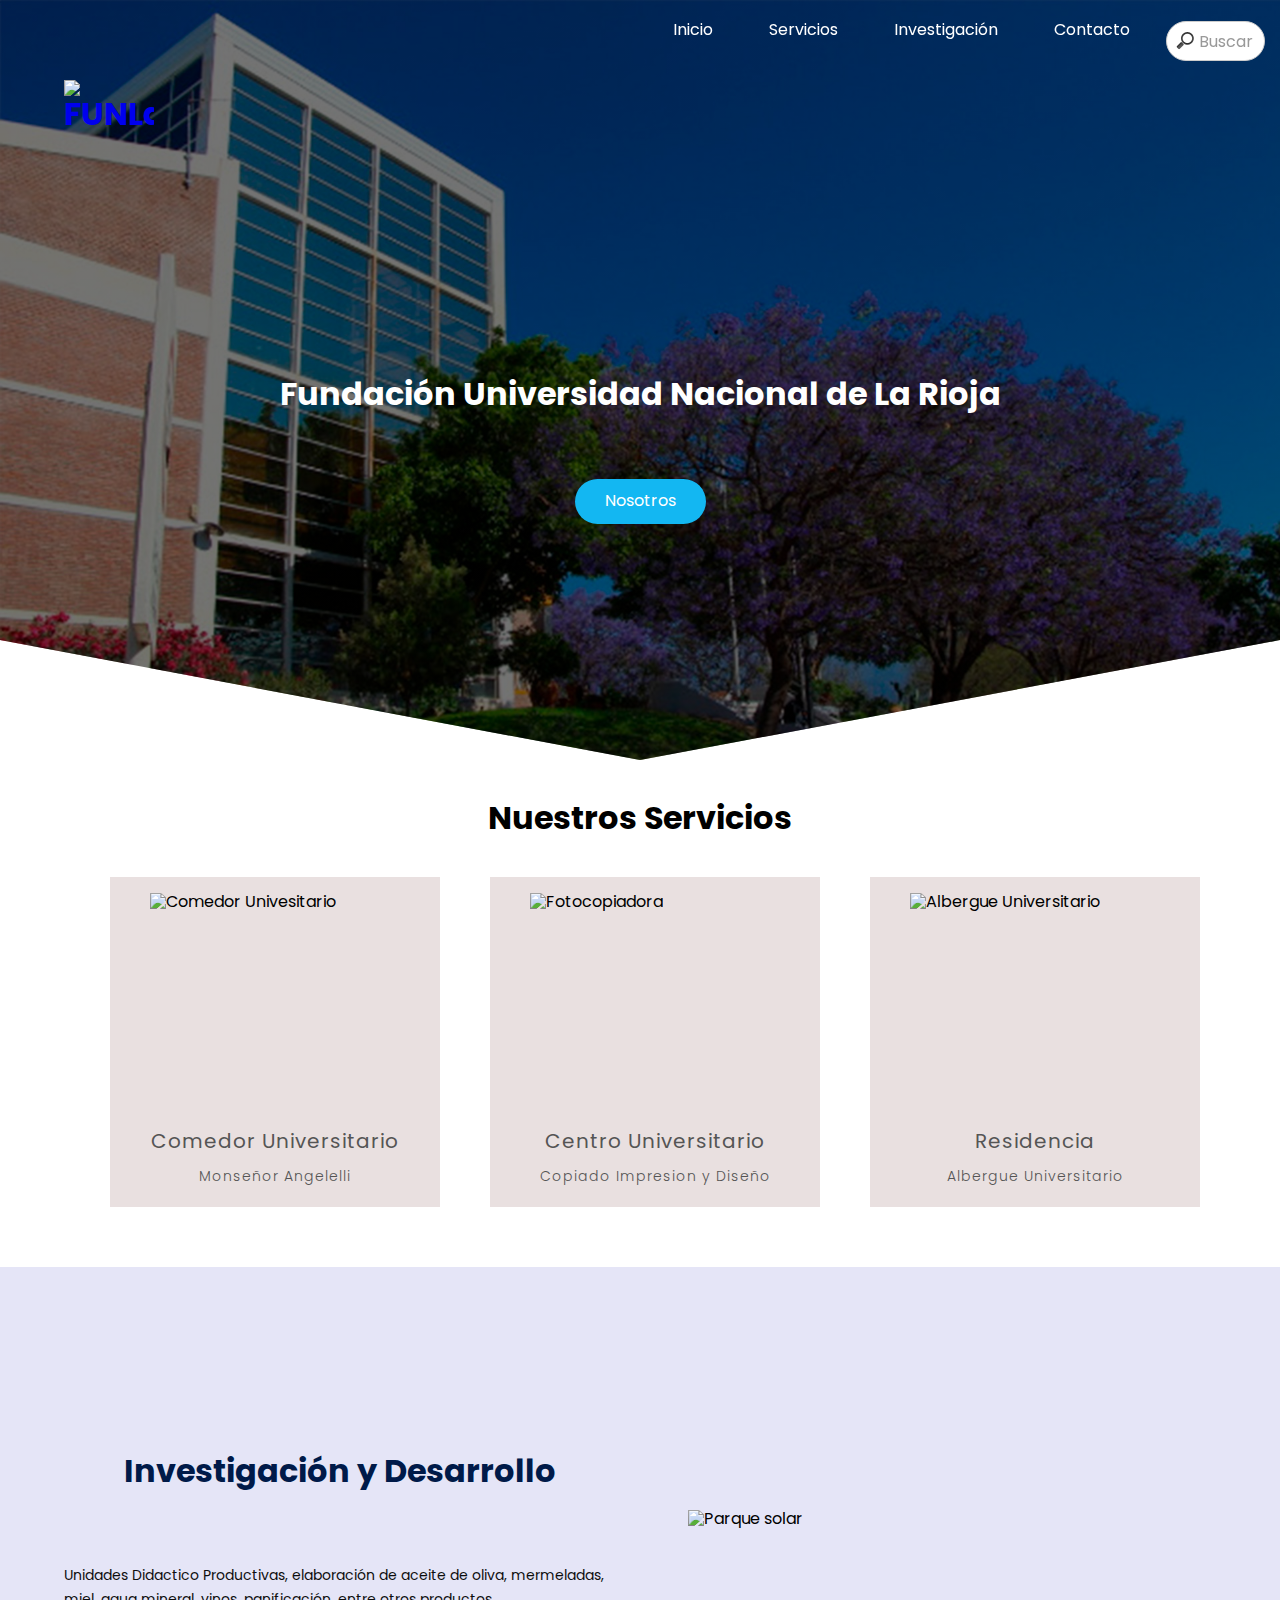
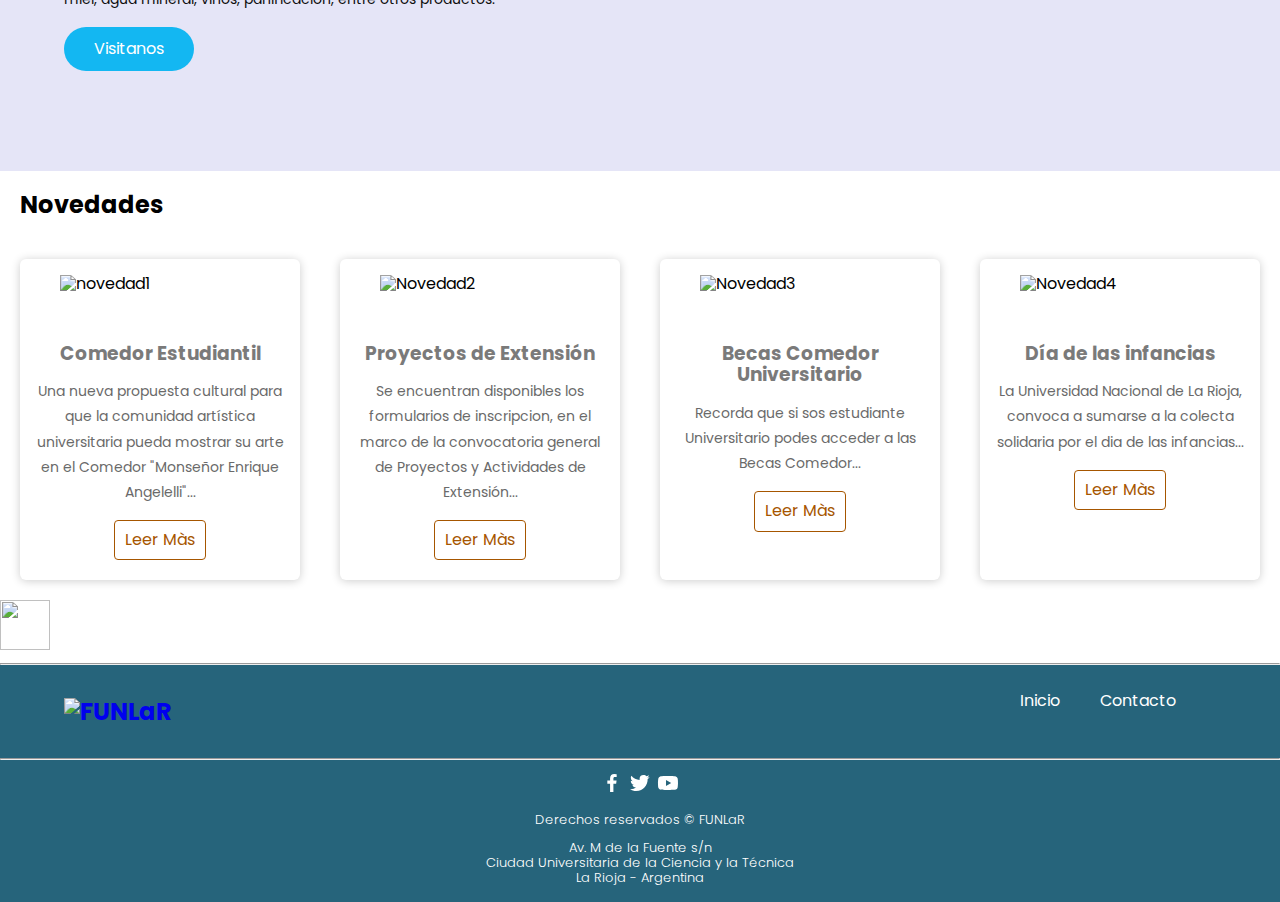
==== index.html @ 272444a2 "vamoooo" ====
<!DOCTYPE html>
<html lang="es">

<head>
    <meta charset="UTF-8">
    <meta http-equiv="X-UA-Compatible" content="IE=edge">
    <meta name="viewport" content="width=device-width, initial-scale=1.0">
    <title>FUNLaR</title>
    <link rel="shortcut icon" href="./images/favicon.png" type="image/x-icon">
    <link rel="stylesheet" href="./css/normalize.css">
    <link rel="stylesheet" href="./css/estilos.css">
    <link rel="stylesheet" href="./css/animate.css">



    <meta name="theme-color" content="#2091F9">

    <meta name="title" content="FUNLaR">
    <meta name="description" content="Fundación Universidad Nacional de La Rioja">
    <meta property="og:type" content="website">
    <meta property="og:url" content="https://btvargas.github.io/">
    <meta property="og:title" content="FUNLaR">
    <meta property="og:description" content="Fundación Universidad Nacional de La Rioja">
    <meta property="og:image" content="https://btvargas.github.io/">
    <meta property="twitter:card" content="summary_large_image">
    <meta property="twitter:url" content="https://btvargas.github.io/">
    <meta property="twitter:title" content="FUNLaR">
    <meta property="twitter:description" content="Fundación Universidad Nacional de La Rioja">
    <meta property="twitter:image" content="">
</head>

<body>

    <header class="hero">


        <nav class="nav container">

            <div class="nav__logo">
                <h1 class="nav__img">
                    <a href="index.html"><img class="wow animate__animated animate__bounceInDown" data-wow-duration="2s" src="../btvargas.github.io/images/logo-funlar.png" alt="FUNLaR" title="FUNLaR" height="90" width="90"></a>
                </h1>

            </div>

            <div class="menu">
                <ul class="nav__link nav__link--menu">

                    <li class="nav__items">
                        <a href="index.html" class="nav__links">Inicio</a>
                    </li>
                    <li class="nav__items">
                        <a href="servicios.html" class="nav__links">Servicios</a>

                    </li>

                    <li class="nav__items">
                        <a href="investigacion.html" class="nav__links">Investigación</a>
                    </li>
                    <li class="nav__items">
                        <a href="contacto.html" class="nav__links">Contacto</a>
                    </li>
                    <li class="nav__items">
                        <form>

                            <input type="search" placeholder="Buscar">
                        </form>

                    </li>


                    <img src="./images/close.svg" class="nav__close" alt="cerrar">
                </ul>


            </div>

            <div class="nav__menu">
                <img src="./images/menu.svg" class="nav__img" alt="menu">
            </div>
        </nav>


        <section class="hero__container container animate__zoomIn">
            <h1 class="hero__title animate__animated animate__fadeInDown">Fundación Universidad Nacional de La Rioja</h1>
            <p class="hero__paragraph"></p>
            <a href="nosotros.html" class="cta">Nosotros</a>
        </section>


    </header>
    <main>
        <section class="hero__container container">
            <h1 class="hero__title">Nuestros Servicios</h1>
        </section>

        <section class="servicios">

            <article class="item">
                <figure class="img">
                    <img src="../btvargas.github.io/images/comedores.jpg" alt="Comedor Univesitario">
                </figure>

                <div class="content">
                    <a href="servicios.html">
                        <h2>Comedor Universitario</h2>
                    </a>
                    <p>Monseñor Angelelli</p>
                </div>

            </article>

            <article class="item">
                <figure class="img">
                    <img src="../btvargas.github.io/images/fotoc.jpg" alt="Fotocopiadora">
                </figure>

                <div class="content">
                    <a href="servicios.html">
                        <h2>Centro Universitario</h2>
                    </a>
                    <p>Copiado Impresion y Diseño</p>
                </div>

            </article>

            <article class="item">
                <figure class="img">
                    <img src="../btvargas.github.io/images/residencia.jpg" alt="Albergue Universitario">
                </figure>

                <div class="content">
                    <a href="servicios.html">
                        <h2>Residencia</h2>
                    </a>
                    <p>Albergue Universitario</p>
                </div>
            </article>
        </section>

        <section class="knowledge">
            <div class="knowledge__container container">
                <div class="knowledege__texts">
                    <h2 class="subtitle">Investigación y Desarrollo</h2>
                    <p class="knowledge__paragraph">Unidades Didactico Productivas, elaboración de aceite de oliva, mermeladas, miel, agua mineral, vinos, panificación, entre otros productos. </p>
                    <a href="investigacion.html" class="cta">Visitanos</a>
                </div>

                <figure class="knowledge__picture">
                    <img src="../btvargas.github.io/images/Solar.jpg" class="knowledge__img" alt="Parque solar">
                </figure>
            </div>
        </section>

        <section class="cards">

            <div class="title-cards">
                <h2>Novedades</h2>
            </div>

            <div class="container-card">

                <div class="card">

                    <figure>
                        <img src="../btvargas.github.io/images/novedad1.jpg" alt="novedad1">
                    </figure>

                    <div class="contenido-card">
                        <h3>Comedor Estudiantil</h3>
                        <p>Una nueva propuesta cultural para que la comunidad artística universitaria pueda mostrar su arte en el Comedor "Monseñor Enrique Angelelli"...</p>
                        <a href="#">Leer Màs</a>
                    </div>
                </div>

                <div class="card">

                    <figure>
                        <img src="../btvargas.github.io/images/novedad2.jpg" alt="Novedad2">
                    </figure>

                    <div class="contenido-card">
                        <h3>Proyectos de Extensión</h3>
                        <p>Se encuentran disponibles los formularios de inscripcion, en el marco de la convocatoria general de Proyectos y Actividades de Extensión...</p>
                        <a href="#">Leer Màs</a>
                    </div>
                </div>

                <div class="card">

                    <figure>
                        <img src="../btvargas.github.io/images/comedor-becas.jpg" alt="Novedad3">
                    </figure>

                    <div class="contenido-card">
                        <h3>Becas Comedor Universitario</h3>
                        <p>Recorda que si sos estudiante Universitario podes acceder a las Becas Comedor...</p>
                        <a href="#">Leer Màs</a>
                    </div>
                </div>

                <div class="card">

                    <figure>
                        <img src="../btvargas.github.io/images/infancias.jpg" alt="Novedad4">
                    </figure>
                    <div class="contenido-card">
                        <h3>Día de las infancias</h3>
                        <p>La Universidad Nacional de La Rioja, convoca a sumarse a la colecta solidaria por el dia de las infancias...</p>
                        <a href="#">Leer Màs</a>
                    </div>
                </div>
            </div>

        </section>

    </main>

    <div class="fab">
        <a href="https://wa.me/34555005500/?text=tu%20texto%20personalizado" target="_blank">
            <img src="../btvargas.github.io/images/logo-wasap.png" width="50" height="50"></a>
    </div>

    <footer class="footer">
        <hr>

        <section class="footer__container container">

            <div class="footer__imagen">
                <h2>
                    <a href="index.html"><img src="../btvargas.github.io/images/logo-funlar.png" alt="FUNLaR" title="FUNLaR" height="60" width="60"></a>
                </h2>
            </div>
            <nav class="nav nav--footer">

                <ul class="nav__link--footer">
                    <li class="nav__items">
                        <a href="#" class="nav__links">Inicio</a>
                    </li>

                    <li class="nav__items">
                        <a href="contacto.html" class="nav__links">Contacto</a>
                    </li>

                </ul>

            </nav>


        </section>
        <hr>
        <section class="footer__copy container">

            <div class="footer__social">

                <a href="https://www.facebook.com/funlaroficial" target="_blank" class="footer__icons"><img src="./images/facebook.svg" class="footer__img" target="_blank" alt="Facebook"></a>
                <a href="#" class="footer__icons"><img src="./images/twitter.svg" class="footer__img" alt="Twitter"></a>
                <a href="#" class="footer__icons"><img src="./images/youtube.svg" class="footer__img" alt="youtube"></a>
                <h3 class="footer__copyright">Derechos reservados &copy; FUNLaR</h3>
            </div>

            <h3 class="footer__copyright">Av. M de la Fuente s/n<br>Ciudad Universitaria de la Ciencia y la Técnica<br> La Rioja - Argentina

            </h3>
        </section>
        <button class="btn"></button>
    </footer>

    <script src="./js/stop.js"></script>
    <script src="./js/menu-scroll.js"></script>
    <script src="./js/menu.js"></script>
    <script src="./js/wow.min.js"></script>
    <script>
        new WOW().init();
    </script>

</body>

</html>
---- css/estilos.css ----
@import url('https://fonts.googleapis.com/css2?family=Poppins:wght@300;400;600;700&display=swap');
 :root {
    --padding-container: 100px 0;
    --color-title: #001A49;
}

body {
    font-family: 'Poppins', sans-serif;
}

.container {
    width: 90%;
    max-width: 1200px;
    margin: 0 auto;
    overflow: hidden;
    padding: var(--padding-container);
}

.nav__img a {
    display: flex;
    gap: 5em;
    position: absolute;
    margin-top: 30px;
}

.hero {
    width: 100%;
    height: 100vh;
    min-height: 600px;
    max-height: 800px;
    position: relative;
    display: grid;
    grid-template-rows: 100px 1fr;
    color: #fff;
}

.hero::before {
    content: "";
    position: absolute;
    top: 0;
    left: 0;
    width: 100%;
    height: 100%;
    background-image: linear-gradient(180deg, #0000008c 0%, #0000008c 100%), url('../images/fondo.jpg');
    background-size: cover;
    clip-path: polygon(0 0, 100% 0, 100% 80%, 50% 95%, 0 80%);
    z-index: -1;
}


/* Nav */

.nav {
    --padding-container: 0;
    height: 100%;
    display: flex;
    align-items: center;
}

.nav__title {
    font-weight: 300;
}

.nav__link {
    margin-left: auto;
    padding: 5px;
    display: grid;
    grid-auto-flow: column;
    grid-auto-columns: max-content;
    gap: 1em;
}

.menu {
    position: fixed;
    width: 100%;
    left: 0;
    top: 0%;
    display: flex;
    overflow: hidden;
    z-index: 100;
}

.menu.sticky {
    background: linear-gradient(45deg, hwb(158 62% 20% / 0.97) 0%, #1f5f76 100%);
}

.nav__items {
    list-style: none;
}

.nav__links {
    color: #fff;
    text-decoration: none;
    padding: 20px;
}

.nav__menu {
    margin-left: auto;
    cursor: pointer;
    display: none;
}

.nav__img {
    display: block;
    width: 30px;
}

.nav__close {
    display: var(--show, none);
}


/*Buscador*/

input {
    margin-top: 0;
    margin-right: 10px;
}

input {
    outline: none;
}

input[type=search] {
    box-sizing: content-box;
    -webkit-appearance: textfield;
    font-family: inherit;
    font-size: 100%;
}

input::-webkit-search-decoration,
input::-webkit-search-cancel-button {
    display: none;
}

input[type=search] {
    background: #fff url("../images/search-icon.png") no-repeat 9px center;
    border: solid 1px #ccc;
    padding: 9px 10px 9px 32px;
    width: 55px;
    -webkit-border-radius: 10em;
    -moz-border-radius: 10em;
    border-radius: 10em;
    -webkit-transition: all .5s;
    -moz-transition: all .5s;
    transition: all .5s;
}

input[type=search]:focus {
    width: 130px;
    background-color: #fff;
    border-color: #6dcff6;
    -webkit-box-shadow: 0 0 5px rgba(109, 207, 246, .5);
    -moz-box-shadow: 0 0 5px rgba(109, 207, 246, .5);
    box-shadow: 0 0 5px rgba(109, 207, 246, .5);
}


/* placeholder */

input:-moz-placeholder {
    color: #999;
}

input::-webkit-input-placeholder {
    color: #999;
}


/*botonstop*/

.btn {
    display: none;
    cursor: pointer;
    position: fixed;
    bottom: 20px;
    right: 30px;
    z-index: 99;
    width: 110px;
    height: 60px;
    border-radius: 50%;
    background-image: url("../images/up.svg");
    background-color: transparent;
    border: none;
}


/* contenedor principal */

.hero__container {
    max-width: 800px;
    --padding-container: 0;
    display: grid;
    grid-auto-rows: max-content;
    align-content: center;
    gap: 1em;
    text-align: center;
}

.hero__title {
    font-size: 2rem;
}

.hero__paragraph {
    margin-bottom: 20px;
}

.cta {
    display: inline-block;
    background-color: #13B7F2;
    justify-self: center;
    color: #fff;
    text-decoration: none;
    padding: 13px 30px;
    border-radius: 32px;
}


/* contenedor Primera seccion */

.servicios {
    width: 100%;
    display: flex;
    justify-content: center;
    align-items: center;
    flex-wrap: wrap;
}

.item {
    position: relative;
    display: flex;
    width: 300px;
    height: 300px;
    margin: 40px;
}

.item .img {
    position: absolute;
    top: 0;
    left: 0;
    width: 100%;
    height: 100%;
    z-index: 1;
    transition: all .5s;
}

.item .img img {
    width: 100%;
    height: 100%;
    object-fit: cover;
}

.item:hover .img {
    transform: translate(-35px, -35px);
}

.content {
    position: absolute;
    display: flex;
    align-items: center;
    flex-direction: column;
    justify-content: flex-end;
    top: 0;
    left: 0;
    width: 100%;
    height: 100%;
    background-color: rgb(233, 224, 224);
    padding: 15px;
    transition: all .5s;
}

.content h2,
.content p {
    line-height: 4px;
    letter-spacing: 1px;
}

.content h2 {
    font-size: 20px;
    font-weight: 400;
    color: #555;
}

.content p {
    font-size: 14px;
    font-weight: 300;
    color: #555;
}

.item:hover .content {
    transform: translate(35px, 35px);
}


/* Knowledge */

.knowledge {
    background-color: #e5e5f7;
    background-image: radial-gradient(#444cf7 0.5px, transparent 0.5px), radial-gradient(#444cf7 0.5px, #e5e5f7 0.5px);
    background-size: 20px 20px;
    background-position: 0 0, 10px 10px;
    overflow: hidden;
    margin-top: 50px;
}

.knowledge__container {
    display: grid;
    grid-template-columns: 1fr 1fr;
    gap: 1em;
    align-items: center;
}

.knowledge__picture {
    max-width: 500px;
}

.knowledge__paragraph {
    line-height: 1.7;
    margin-bottom: 15px;
}

.knowledge__img {
    width: 100%;
    display: block;
}


/* contenedor segunda seccion columnas*/

.container-card {
    width: 100%;
    display: flex;
    margin: auto;
}

.card {
    width: 100%;
    margin: 20px;
    border-radius: 6px;
    overflow: hidden;
    background: #fff;
    box-shadow: 0px 1px 10px rgba(0, 0, 0, 0.2);
    transition: all 400ms ease-out;
    cursor: default;
}

.title-cards {
    margin-left: 20px;
}

.card:hover {
    box-shadow: 5px 5px 20px rgba(0, 0, 0, 0.4);
    transform: translateY(-3%);
}

.card img {
    width: 100%;
    height: auto;
}

.card .contenido-card {
    padding: 15px;
    text-align: center;
}

.card .contenido-card h3 {
    margin-bottom: 15px;
    color: #7a7a7a;
}

.card .contenido-card p {
    line-height: 1.8;
    color: #6a6a6a;
    font-size: 14px;
    margin-bottom: 5px;
}

.card .contenido-card a {
    display: inline-block;
    padding: 10px;
    margin-top: 10px;
    text-decoration: none;
    color: #A65600;
    border: 1px solid #A65600;
    border-radius: 4px;
    transition: all 400ms ease;
    margin-bottom: 5px;
}

.card .contenido-card a:hover {
    background: #26647B;
    color: #fff;
}

hr {
    width: auto;
    height: 0.1px;
    background-color: #F28713;
}


/* Footer */

.footer {
    background-color: #26647B;
    --padding-container: 5px 0;
}

.footer__title {
    font-weight: 300;
}

.footer__container {
    display: flex;
    justify-content: space-between;
    align-items: center;
}

.nav--footer {
    padding-bottom: 20px;
    display: grid;
    gap: 1em;
    grid-auto-flow: row;
    height: 100%;
}

.nav__link--footer {
    display: flex;
    margin: 0;
    margin-right: 20px;
    flex-wrap: wrap;
}

.footer__inputs {
    margin-top: 10px;
    display: flex;
    overflow: hidden;
}

.footer__input {
    background-color: #fff;
    height: 50px;
    display: block;
    padding-left: 10px;
    border-radius: 6px;
    font-size: 1rem;
    outline: none;
    border: none;
    margin-right: 16px;
}

.footer__submit {
    margin-left: auto;
    display: inline-block;
    height: 50px;
    padding: 0 20px;
    background-color: #2091F9;
    border: none;
    font-size: 1rem;
    color: #fff;
    border-radius: 6px;
    cursor: pointer;
}

.footer__copy {
    --padding-container: 3px 0;
    text-align: center;
    color: #fff;
}

.footer__copyright {
    font-weight: 300;
    font-size: small;
}

.footer__icons {
    margin-bottom: 10px;
}


/* Media queries */

@media only screen and (min-width:320px) and (max-width:768px) {
    .nav__menu {
        display: block;
    }
    .nav__link--menu {
        position: fixed;
        background: linear-gradient(45deg, hwb(158 62% 20% / 0.97) 0%, #1f5f76 100%);
        top: 0;
        left: 0;
        height: 100%;
        width: 100%;
        display: flex;
        flex-direction: column;
        justify-content: space-evenly;
        align-items: center;
        z-index: 100;
        opacity: 0;
        pointer-events: none;
        transition: .7s opacity;
    }
    .nav__link--show {
        --show: block;
        opacity: 1;
        pointer-events: unset;
    }
    .nav__close {
        position: absolute;
        top: 30px;
        right: 30px;
        width: 30px;
        cursor: pointer;
    }
    .hero__title {
        font-size: 2.5rem;
    }
    .item:hover .img {
        transform: translate(0, -35px);
    }
    .item:hover .content {
        transform: translate(0, 35px);
    }
    .footer__container {
        flex-wrap: wrap;
    }
    .nav--footer {
        width: 100%;
        justify-items: center;
    }
    .nav__link--footer {
        width: 100%;
        justify-content: space-evenly;
        margin: 0;
    }
    .footer__form {
        width: 100%;
        justify-content: space-evenly;
    }
    .footer__input {
        flex: 1;
    }
    .knowledge__container {
        grid-template-columns: 1fr;
        grid-template-rows: max-content 1fr;
        gap: 3em;
        text-align: center;
    }
    .knowledge__picture {
        grid-row: 1/2;
        justify-self: center;
    }
    .container-card {
        flex-wrap: wrap;
    }
    .card {
        margin: 15px;
    }
    .hero__title {
        font-size: 2rem;
    }
    .hero__paragraph {
        font-size: 1rem;
    }
    .subtitle {
        font-size: 1.8rem;
    }
    .nav--footer {
        padding-bottom: 0px;
    }
    .nav__link--footer {
        justify-content: space-between;
    }
    .footer__inputs {
        flex-wrap: wrap;
    }
    .footer__input {
        flex-basis: 100%;
        margin: 0;
        margin-bottom: 16px;
    }
    .footer__submit {
        margin-right: auto;
        margin-left: 0;
    }
    .footer__imagen {
        margin-left: 42%;
    }
    .img__organigrama {
        width: 50%;
    }
    .organigrama img {
        width: 50%;
    }
}


/*Estilos Nosotros*/

.hero__nosotros {
    width: 100%;
    max-height: 800px;
    display: grid;
    grid-template-rows: 100px 1fr;
    color: #fff;
}

.hero__nosotros::before {
    content: "";
    position: absolute;
    top: 0;
    left: 0;
    width: 100%;
    height: 40%;
    background-image: linear-gradient(180deg, #0000008c 0%, #0000008c 100%), url('../images/fondo.jpg');
    background-size: cover;
    clip-path: polygon(0 0, 100% 0, 100% 80%, 50% 95%, 0 80%);
    z-index: -1;
}


/* About */

.about {
    text-align: center;
}

.subtitle {
    color: var(--color-title);
    font-size: 2rem;
    margin-bottom: 0;
    padding: 60px;
}

.about__paragraph {
    line-height: 1.7;
}

.about__main {
    padding-top: 10px;
    display: grid;
    width: 90%;
    margin: 0 auto;
    gap: 1em;
    overflow: hidden;
    grid-template-columns: repeat(auto-fit, minmax(260px, auto));
}

.about__icons {
    display: grid;
    gap: 1em;
    justify-items: center;
    width: 260px;
    overflow: hidden;
    margin: 0 auto;
}

.about__icon {
    width: 40px;
}

.organigrama {
    width: 100%;
    text-align: center;
}

.organigrama img {
    width: 100%;
}


/*servicios*/

.knowledge__servicios {
    background-color: #2ec7ff1b;
    /*background-image: radial-gradient(#F28713 -7.5px, transparent -21.5px), radial-gradient(#2EC7FF 0.5px, #f28713 1.5px);*/
    background-size: 20px 20px;
    background-position: 0 0, 10px 10px;
    overflow: hidden;
    margin-top: 0;
}

.knowledge__servicios__container {
    display: grid;
    grid-template-columns: 1fr 1fr;
    gap: 1em;
    align-items: center;
}

.knowledge__servicios__picture {
    max-width: 500px;
}

.knowledge__servicios__paragraph {
    line-height: 1.7;
    margin-bottom: 15px;
}

.knowledge__servicios__img {
    width: 100%;
    display: block;
}

@media only screen and (min-width:320px) and (max-width:768px) {
    .nav__menu {
        display: block;
    }
    .knowledge__servicios__container {
        grid-template-columns: 1fr;
        grid-template-rows: max-content 1fr;
        gap: 3em;
        text-align: center;
    }
    .knowledge__servicios__picture {
        grid-row: 1/2;
        justify-self: center;
    }
}


/*Contacto*/

.contact_form {
    width: 460px;
    height: auto;
    margin: 80px auto;
    border-radius: 10px;
    padding-top: 30px;
    padding-bottom: 20px;
    background-color: #fbfbfb;
    padding-left: 30px;
}

input {
    background-color: #fbfbfb;
    width: 408px;
    height: 20px;
    border-radius: 5px;
    border-style: solid;
    border-width: 1px;
    border-color: #A65600;
    margin-top: 0;
    padding-left: 10px;
}

textarea {
    background-color: #fbfbfb;
    width: 405px;
    height: 150px;
    border-radius: 5px;
    border-style: solid;
    border-width: 1px;
    border-color: #A65600;
    margin-top: 10px;
    padding-left: 10px;
    margin-bottom: 20px;
    padding-top: 15px;
}

label {
    display: block;
   
}

button {
    height: 45px;
    padding-left: 5px;
    padding-right: 5px;
    margin-bottom: 20px;
    margin-top: 10px;
    text-transform: uppercase;
    background-color: #13B7F2;
    border-color: transparent;
    border-style: solid;
    border-radius: 10px;
    width: 420px;
    cursor: pointer;
}

button p {
    color: #fff;
}

span {
    color: #A65600;
}

.aviso {
    font-size: 13px;
    color: #0e0e0e;
}

p {
    font-size: 14px;
    color: #0e0e0e;
}

::-webkit-input-placeholder {
    color: #a8a8a8;
}

::-webkit-textarea-placeholder {
    color: #a8a8a8;
}

.formulario input:focus {
    outline: 0;
    border: 1px solid #F28713;
}

.formulario textarea:focus {
    outline: 0;
    border: 1px solid #F28713;
}
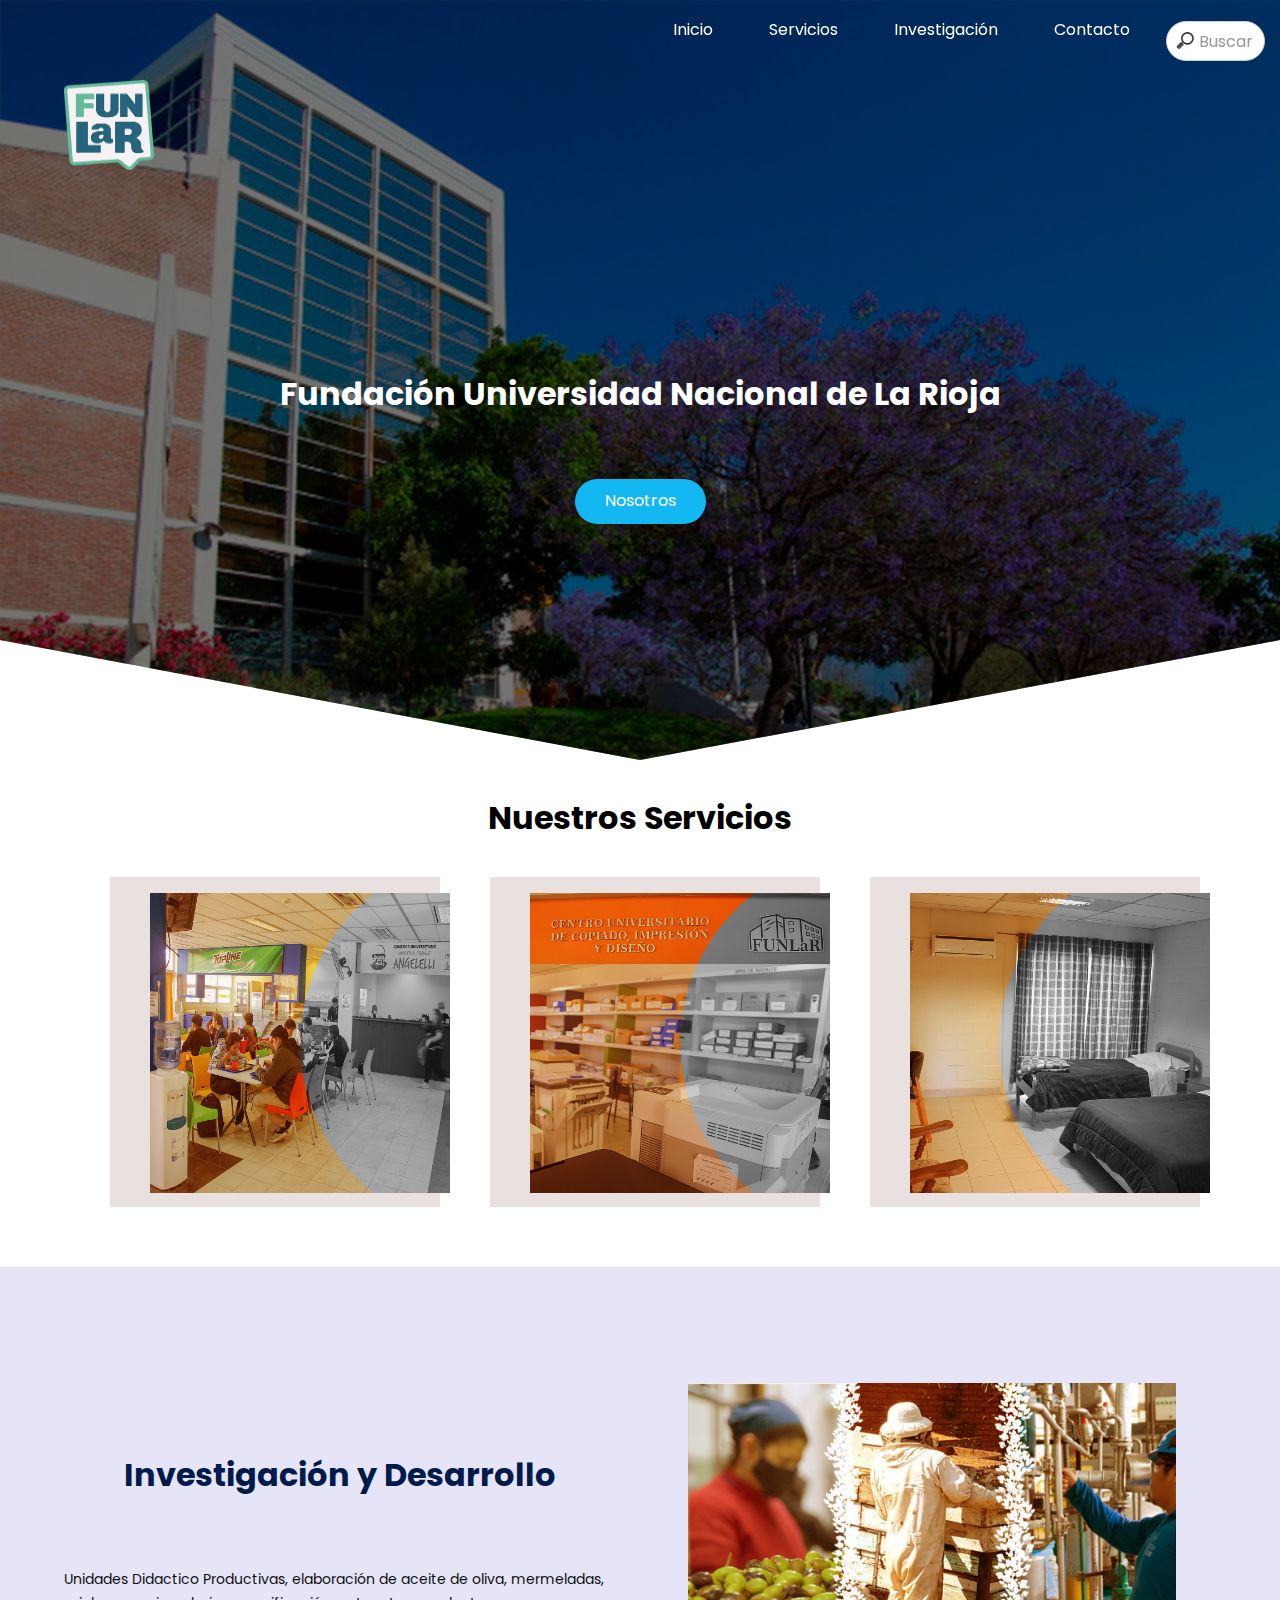
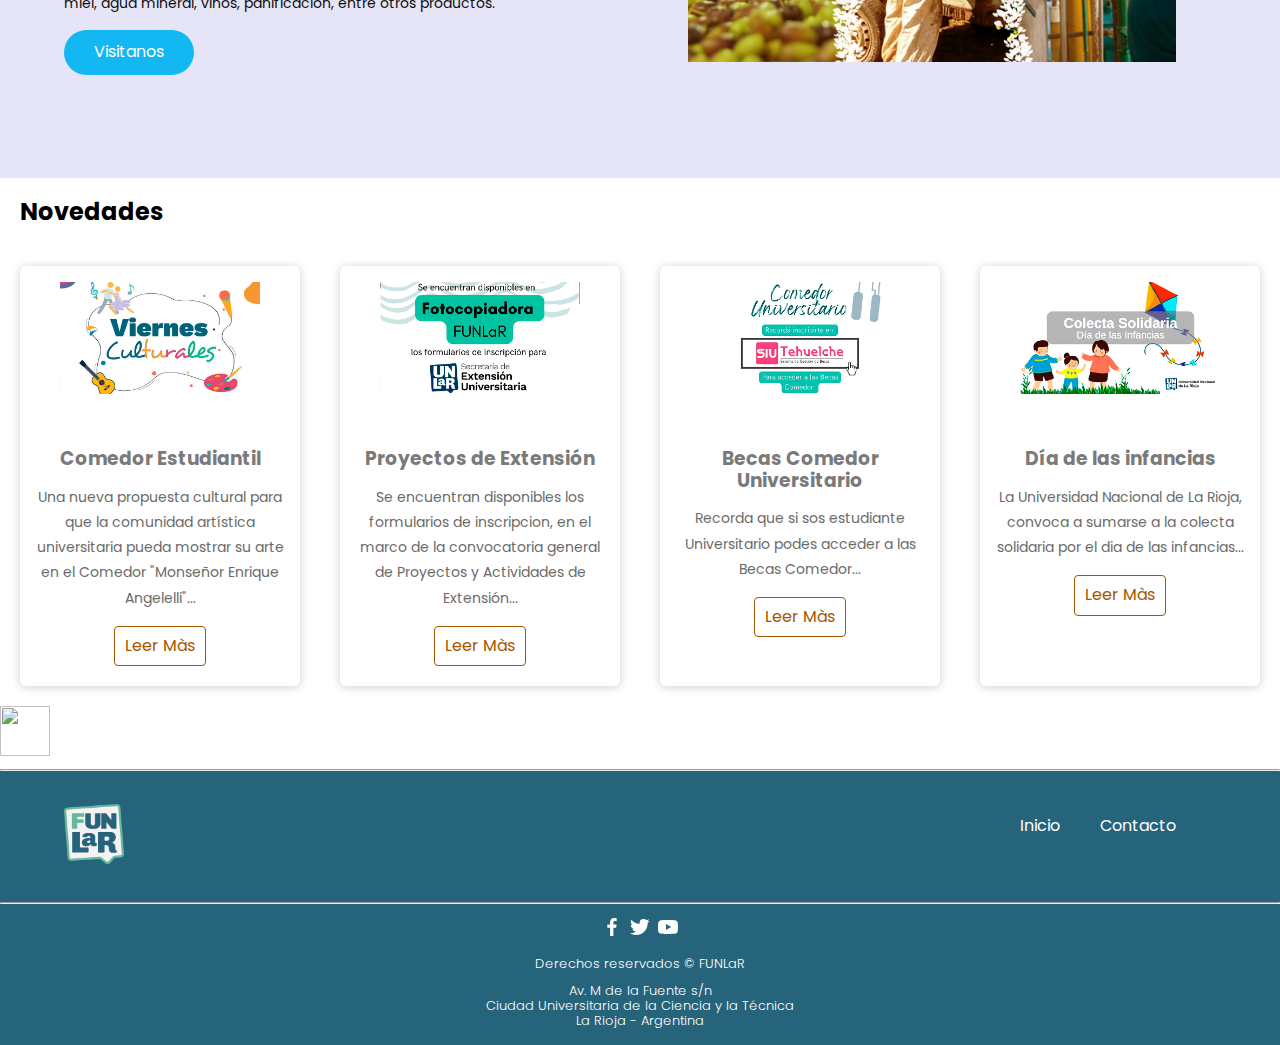
==== commit b136a0c9: "vamo" ====
--- a/index.html
+++ b/index.html
@@ -38,7 +38,7 @@
 
             <div class="nav__logo">
                 <h1 class="nav__img">
-                    <a href="index.html"><img class="wow animate__animated animate__bounceInDown" data-wow-duration="2s" src="../btvargas.github.io/images/logo-funlar.png" alt="FUNLaR" title="FUNLaR" height="90" width="90"></a>
+                    <a href="index.html"><img class="wow animate__animated animate__bounceInDown" data-wow-duration="2s" src="..//images/logo-funlar.png" alt="FUNLaR" title="FUNLaR" height="90" width="90"></a>
                 </h1>
 
             </div>
@@ -98,7 +98,7 @@
 
             <article class="item">
                 <figure class="img">
-                    <img src="../btvargas.github.io/images/comedores.jpg" alt="Comedor Univesitario">
+                    <img src="..//images/comedores.jpg" alt="Comedor Univesitario">
                 </figure>
 
                 <div class="content">
@@ -112,7 +112,7 @@
 
             <article class="item">
                 <figure class="img">
-                    <img src="../btvargas.github.io/images/fotoc.jpg" alt="Fotocopiadora">
+                    <img src="..//images/fotoc.jpg" alt="Fotocopiadora">
                 </figure>
 
                 <div class="content">
@@ -126,7 +126,7 @@
 
             <article class="item">
                 <figure class="img">
-                    <img src="../btvargas.github.io/images/residencia.jpg" alt="Albergue Universitario">
+                    <img src="..//images/residencia.jpg" alt="Albergue Universitario">
                 </figure>
 
                 <div class="content">
@@ -147,7 +147,7 @@
                 </div>
 
                 <figure class="knowledge__picture">
-                    <img src="../btvargas.github.io/images/Solar.jpg" class="knowledge__img" alt="Parque solar">
+                    <img src="..//images/Solar.jpg" class="knowledge__img" alt="Parque solar">
                 </figure>
             </div>
         </section>
@@ -163,7 +163,7 @@
                 <div class="card">
 
                     <figure>
-                        <img src="../btvargas.github.io/images/novedad1.jpg" alt="novedad1">
+                        <img src="..//images/novedad1.jpg" alt="novedad1">
                     </figure>
 
                     <div class="contenido-card">
@@ -176,7 +176,7 @@
                 <div class="card">
 
                     <figure>
-                        <img src="../btvargas.github.io/images/novedad2.jpg" alt="Novedad2">
+                        <img src="..//images/novedad2.jpg" alt="Novedad2">
                     </figure>
 
                     <div class="contenido-card">
@@ -189,7 +189,7 @@
                 <div class="card">
 
                     <figure>
-                        <img src="../btvargas.github.io/images/comedor-becas.jpg" alt="Novedad3">
+                        <img src="..//images/comedor-becas.jpg" alt="Novedad3">
                     </figure>
 
                     <div class="contenido-card">
@@ -202,7 +202,7 @@
                 <div class="card">
 
                     <figure>
-                        <img src="../btvargas.github.io/images/infancias.jpg" alt="Novedad4">
+                        <img src="..//images/infancias.jpg" alt="Novedad4">
                     </figure>
                     <div class="contenido-card">
                         <h3>Día de las infancias</h3>
@@ -218,7 +218,7 @@
 
     <div class="fab">
         <a href="https://wa.me/34555005500/?text=tu%20texto%20personalizado" target="_blank">
-            <img src="../btvargas.github.io/images/logo-wasap.png" width="50" height="50"></a>
+            <img src="..//images/logo-wasap.png" width="50" height="50"></a>
     </div>
 
     <footer class="footer">
@@ -228,7 +228,7 @@
 
             <div class="footer__imagen">
                 <h2>
-                    <a href="index.html"><img src="../btvargas.github.io/images/logo-funlar.png" alt="FUNLaR" title="FUNLaR" height="60" width="60"></a>
+                    <a href="index.html"><img src="..//images/logo-funlar.png" alt="FUNLaR" title="FUNLaR" height="60" width="60"></a>
                 </h2>
             </div>
             <nav class="nav nav--footer">
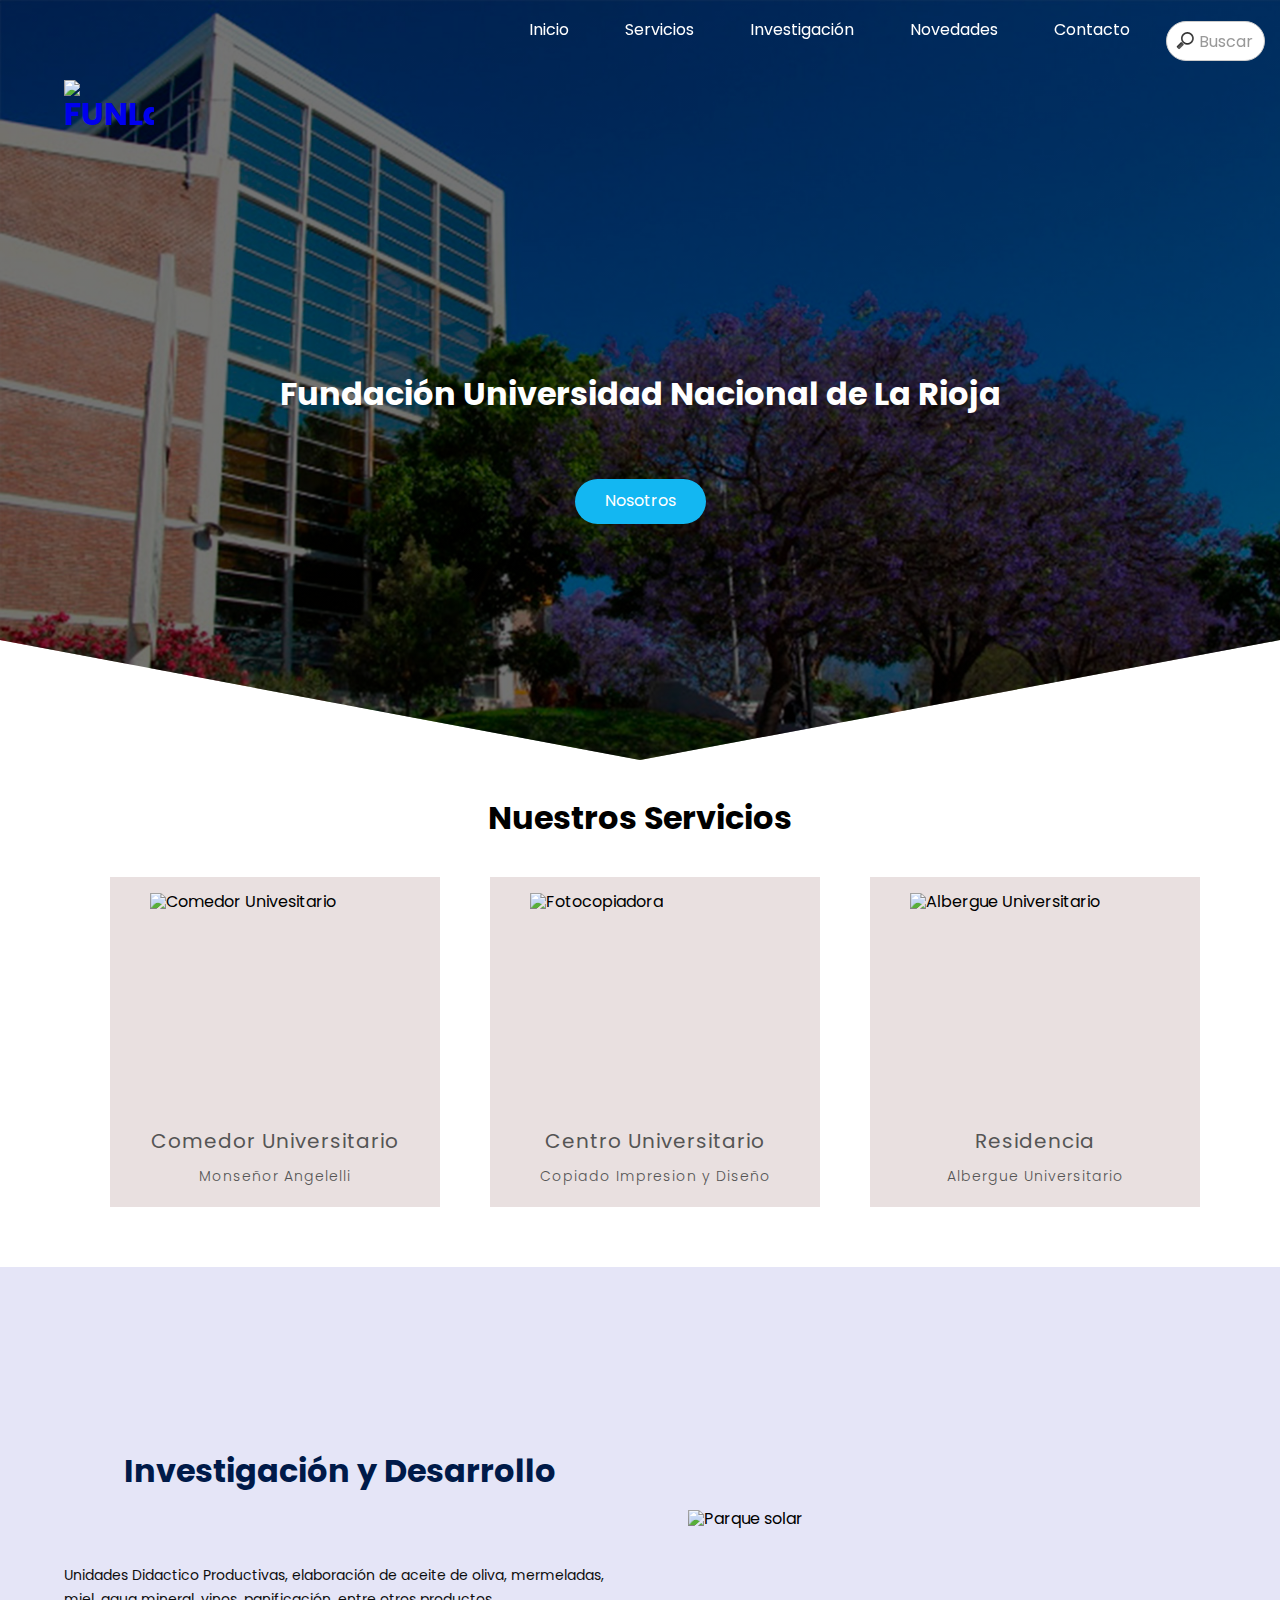
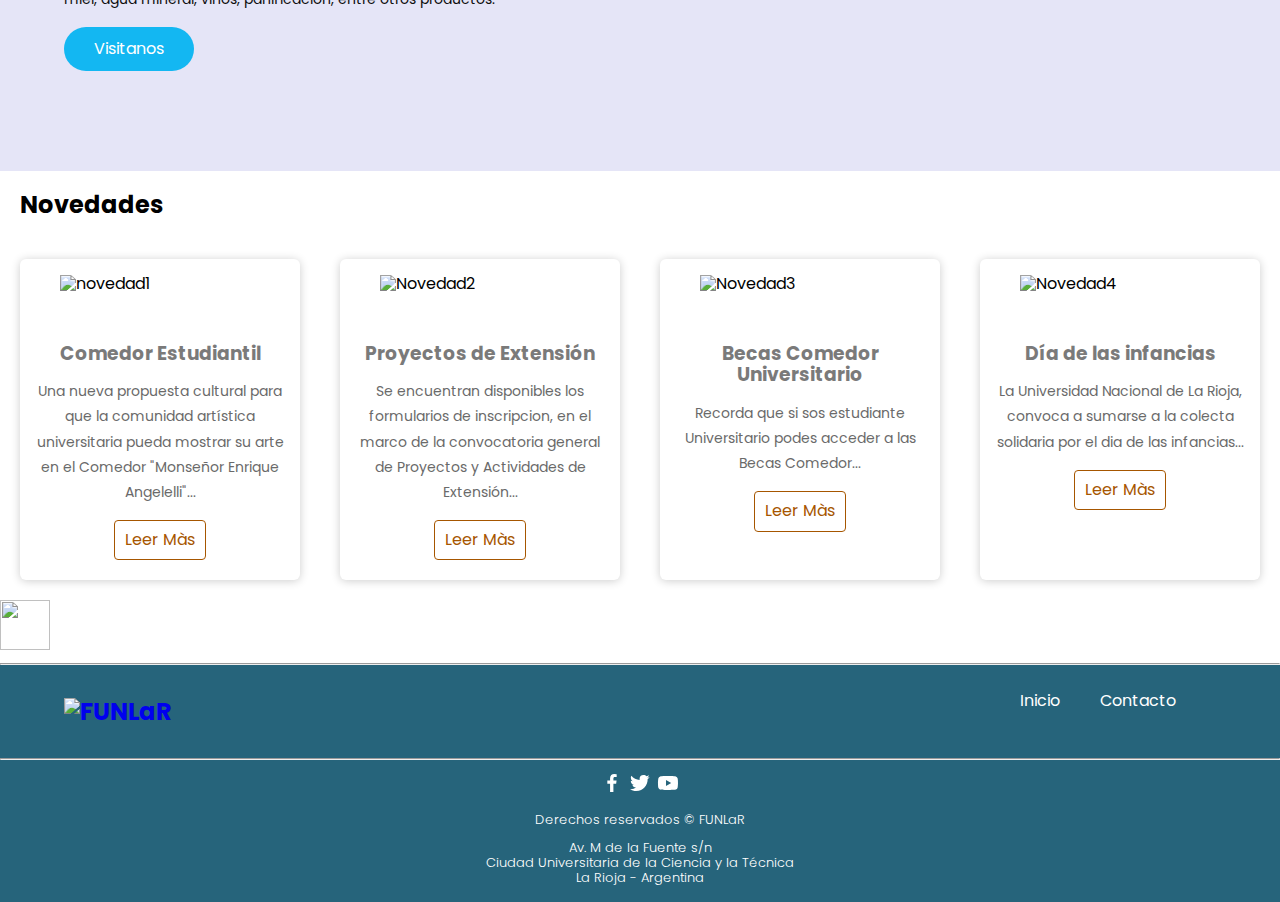
==== commit 753de3c6: "30 ya" ====
--- a/index.html
+++ b/index.html
@@ -15,13 +15,19 @@
 
     <meta name="theme-color" content="#2091F9">
 
+    <!-- Primary Meta Tags -->
+
     <meta name="title" content="FUNLaR">
     <meta name="description" content="Fundación Universidad Nacional de La Rioja">
+
+    <!-- Open Graph / Facebook -->
     <meta property="og:type" content="website">
     <meta property="og:url" content="https://btvargas.github.io/">
     <meta property="og:title" content="FUNLaR">
     <meta property="og:description" content="Fundación Universidad Nacional de La Rioja">
     <meta property="og:image" content="https://btvargas.github.io/">
+
+    <!-- Twitter -->
     <meta property="twitter:card" content="summary_large_image">
     <meta property="twitter:url" content="https://btvargas.github.io/">
     <meta property="twitter:title" content="FUNLaR">
@@ -38,7 +44,7 @@
 
             <div class="nav__logo">
                 <h1 class="nav__img">
-                    <a href="index.html"><img class="wow animate__animated animate__bounceInDown" data-wow-duration="2s" src="..//images/logo-funlar.png" alt="FUNLaR" title="FUNLaR" height="90" width="90"></a>
+                    <a href="index.html"><img class="wow animate__animated animate__bounceInDown" data-wow-duration="2s" src="../btvargas.github.io/images/logo-funlar.png" alt="FUNLaR" title="FUNLaR" height="90" width="90"></a>
                 </h1>
 
             </div>
@@ -56,6 +62,9 @@
 
                     <li class="nav__items">
                         <a href="investigacion.html" class="nav__links">Investigación</a>
+                    </li>
+                    <li class="nav__items">
+                        <a href="novedades.html" class="nav__links">Novedades</a>
                     </li>
                     <li class="nav__items">
                         <a href="contacto.html" class="nav__links">Contacto</a>
@@ -98,7 +107,7 @@
 
             <article class="item">
                 <figure class="img">
-                    <img src="..//images/comedores.jpg" alt="Comedor Univesitario">
+                    <img src="../btvargas.github.io/images/comedores.jpg" alt="Comedor Univesitario">
                 </figure>
 
                 <div class="content">
@@ -112,7 +121,7 @@
 
             <article class="item">
                 <figure class="img">
-                    <img src="..//images/fotoc.jpg" alt="Fotocopiadora">
+                    <img src="../btvargas.github.io/images/fotoc.jpg" alt="Fotocopiadora">
                 </figure>
 
                 <div class="content">
@@ -126,7 +135,7 @@
 
             <article class="item">
                 <figure class="img">
-                    <img src="..//images/residencia.jpg" alt="Albergue Universitario">
+                    <img src="../btvargas.github.io/images/residencia.jpg" alt="Albergue Universitario">
                 </figure>
 
                 <div class="content">
@@ -147,7 +156,7 @@
                 </div>
 
                 <figure class="knowledge__picture">
-                    <img src="..//images/Solar.jpg" class="knowledge__img" alt="Parque solar">
+                    <img src="../btvargas.github.io/images/Solar.jpg" class="knowledge__img" alt="Parque solar">
                 </figure>
             </div>
         </section>
@@ -163,51 +172,51 @@
                 <div class="card">
 
                     <figure>
-                        <img src="..//images/novedad1.jpg" alt="novedad1">
+                        <img src="../btvargas.github.io/images/novedad1.jpg" alt="novedad1">
                     </figure>
 
                     <div class="contenido-card">
                         <h3>Comedor Estudiantil</h3>
                         <p>Una nueva propuesta cultural para que la comunidad artística universitaria pueda mostrar su arte en el Comedor "Monseñor Enrique Angelelli"...</p>
-                        <a href="#">Leer Màs</a>
-                    </div>
-                </div>
-
-                <div class="card">
-
-                    <figure>
-                        <img src="..//images/novedad2.jpg" alt="Novedad2">
+                        <a href="novedades.html">Leer Màs</a>
+                    </div>
+                </div>
+
+                <div class="card">
+
+                    <figure>
+                        <img src="../btvargas.github.io/images/novedad2.jpg" alt="Novedad2">
                     </figure>
 
                     <div class="contenido-card">
                         <h3>Proyectos de Extensión</h3>
                         <p>Se encuentran disponibles los formularios de inscripcion, en el marco de la convocatoria general de Proyectos y Actividades de Extensión...</p>
-                        <a href="#">Leer Màs</a>
-                    </div>
-                </div>
-
-                <div class="card">
-
-                    <figure>
-                        <img src="..//images/comedor-becas.jpg" alt="Novedad3">
+                        <a href="novedades.html">Leer Màs</a>
+                    </div>
+                </div>
+
+                <div class="card">
+
+                    <figure>
+                        <img src="../btvargas.github.io/images/comedor-becas.jpg" alt="Novedad3">
                     </figure>
 
                     <div class="contenido-card">
                         <h3>Becas Comedor Universitario</h3>
                         <p>Recorda que si sos estudiante Universitario podes acceder a las Becas Comedor...</p>
-                        <a href="#">Leer Màs</a>
-                    </div>
-                </div>
-
-                <div class="card">
-
-                    <figure>
-                        <img src="..//images/infancias.jpg" alt="Novedad4">
+                        <a href="novedades.html">Leer Màs</a>
+                    </div>
+                </div>
+
+                <div class="card">
+
+                    <figure>
+                        <img src="../btvargas.github.io/images/infancias.jpg" alt="Novedad4">
                     </figure>
                     <div class="contenido-card">
                         <h3>Día de las infancias</h3>
                         <p>La Universidad Nacional de La Rioja, convoca a sumarse a la colecta solidaria por el dia de las infancias...</p>
-                        <a href="#">Leer Màs</a>
+                        <a href="novedades.html">Leer Màs</a>
                     </div>
                 </div>
             </div>
@@ -217,18 +226,18 @@
     </main>
 
     <div class="fab">
-        <a href="https://wa.me/34555005500/?text=tu%20texto%20personalizado" target="_blank">
-            <img src="..//images/logo-wasap.png" width="50" height="50"></a>
+    <a href="https://wa.me/34555005500/?text=tu%20texto%20personalizado" target="_blank">
+        <img src="../btvargas.github.io/images/logo-wasap.png" width="50" height="50"></a>
     </div>
 
-    <footer class="footer">
+     <footer class="footer">
         <hr>
 
         <section class="footer__container container">
 
             <div class="footer__imagen">
                 <h2>
-                    <a href="index.html"><img src="..//images/logo-funlar.png" alt="FUNLaR" title="FUNLaR" height="60" width="60"></a>
+                    <a href="index.html"><img src="../btvargas.github.io/images/logo-funlar.png" alt="FUNLaR" title="FUNLaR" height="60" width="60"></a>
                 </h2>
             </div>
             <nav class="nav nav--footer">
@@ -276,4 +285,4 @@
 
 </body>
 
-</html>
+</html>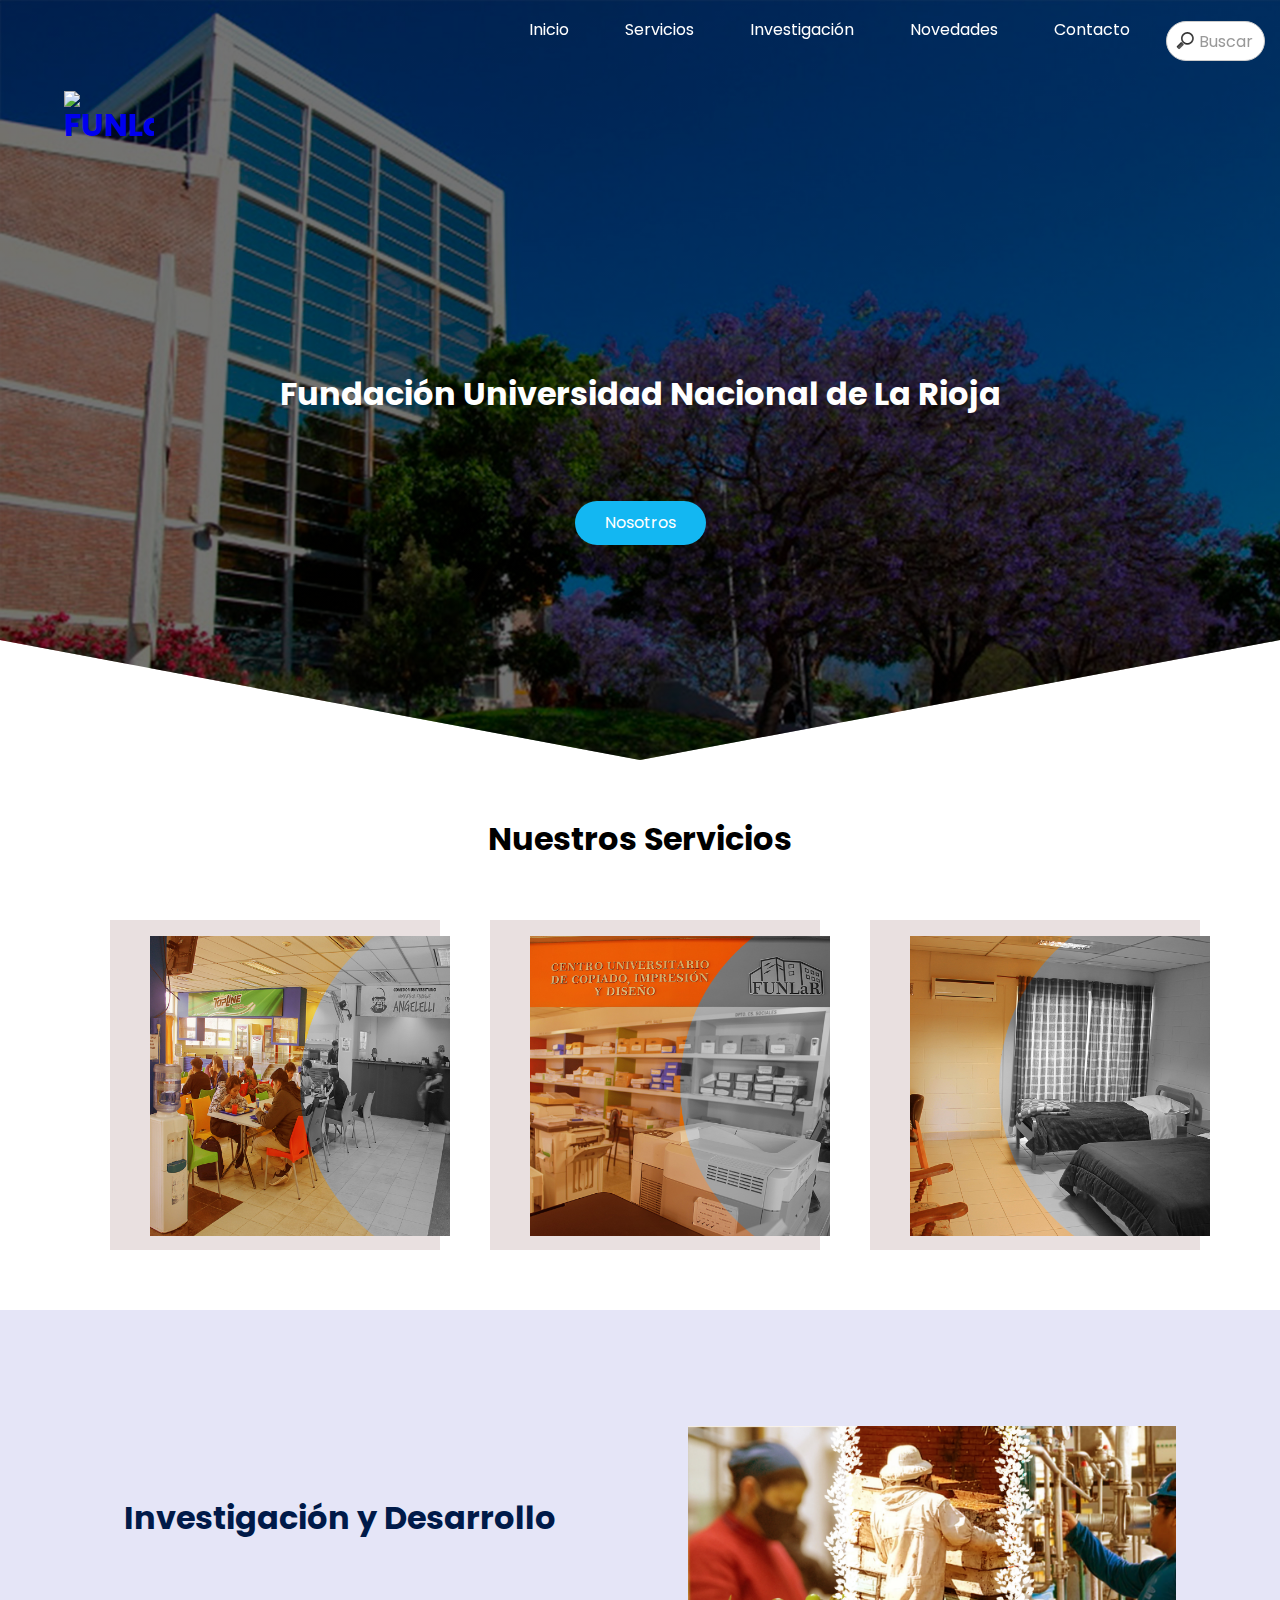
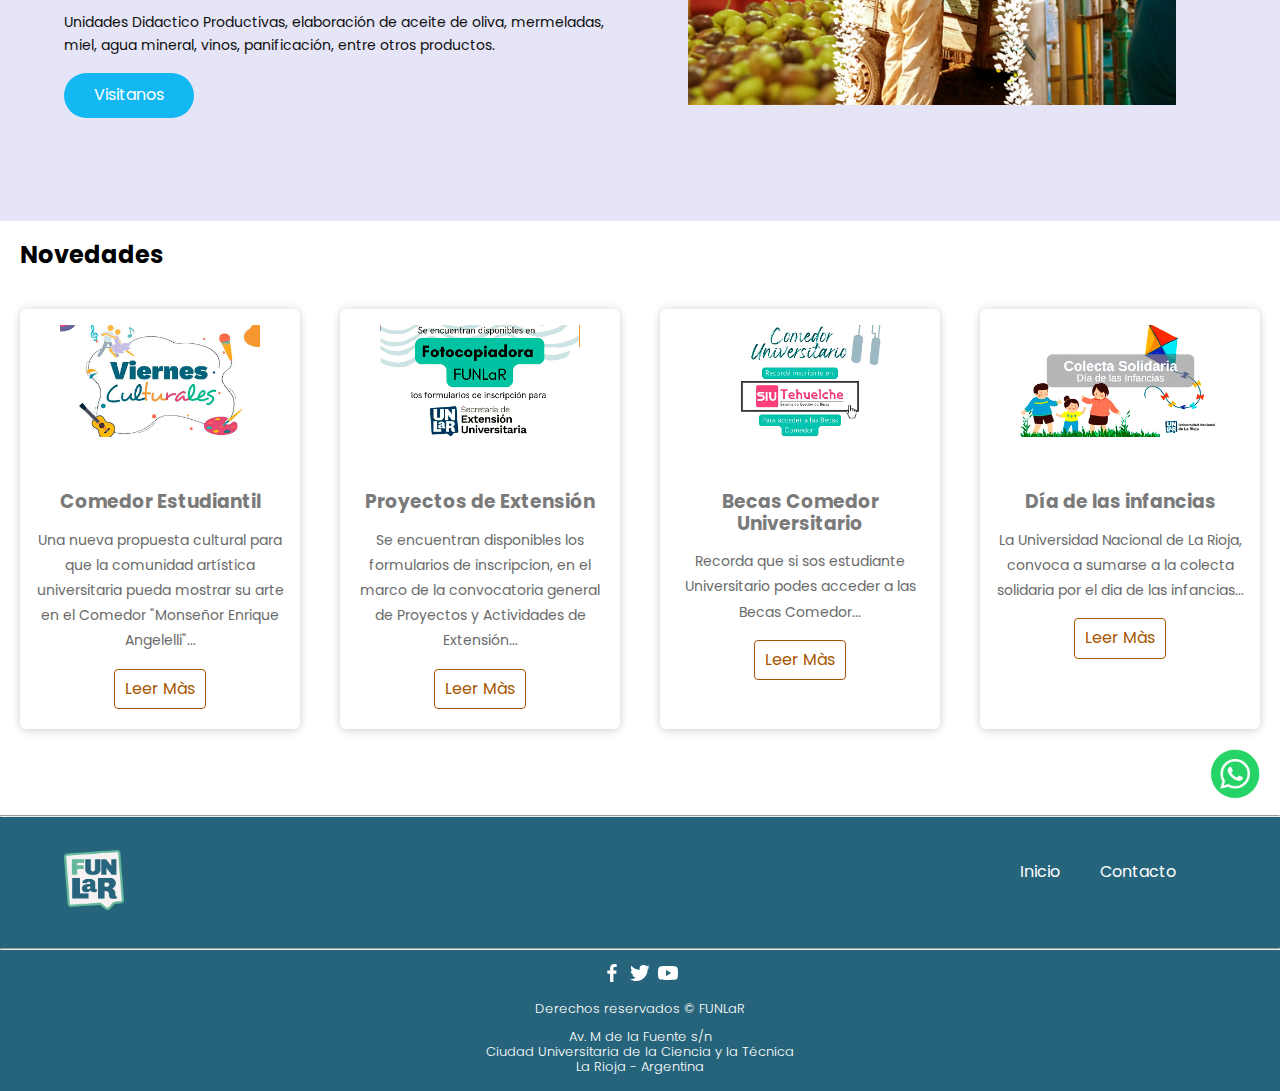
==== commit e9eae8f3: "30" ====
--- a/index.html
+++ b/index.html
@@ -107,7 +107,7 @@
 
             <article class="item">
                 <figure class="img">
-                    <img src="../btvargas.github.io/images/comedores.jpg" alt="Comedor Univesitario">
+                    <img src="..//images/comedores.jpg" alt="Comedor Univesitario">
                 </figure>
 
                 <div class="content">
@@ -121,7 +121,7 @@
 
             <article class="item">
                 <figure class="img">
-                    <img src="../btvargas.github.io/images/fotoc.jpg" alt="Fotocopiadora">
+                    <img src="..//images/fotoc.jpg" alt="Fotocopiadora">
                 </figure>
 
                 <div class="content">
@@ -135,7 +135,7 @@
 
             <article class="item">
                 <figure class="img">
-                    <img src="../btvargas.github.io/images/residencia.jpg" alt="Albergue Universitario">
+                    <img src="..//images/residencia.jpg" alt="Albergue Universitario">
                 </figure>
 
                 <div class="content">
@@ -156,7 +156,7 @@
                 </div>
 
                 <figure class="knowledge__picture">
-                    <img src="../btvargas.github.io/images/Solar.jpg" class="knowledge__img" alt="Parque solar">
+                    <img src="..//images/Solar.jpg" class="knowledge__img" alt="Parque solar">
                 </figure>
             </div>
         </section>
@@ -172,7 +172,7 @@
                 <div class="card">
 
                     <figure>
-                        <img src="../btvargas.github.io/images/novedad1.jpg" alt="novedad1">
+                        <img src="..//images/novedad1.jpg" alt="novedad1">
                     </figure>
 
                     <div class="contenido-card">
@@ -185,7 +185,7 @@
                 <div class="card">
 
                     <figure>
-                        <img src="../btvargas.github.io/images/novedad2.jpg" alt="Novedad2">
+                        <img src="..//images/novedad2.jpg" alt="Novedad2">
                     </figure>
 
                     <div class="contenido-card">
@@ -198,7 +198,7 @@
                 <div class="card">
 
                     <figure>
-                        <img src="../btvargas.github.io/images/comedor-becas.jpg" alt="Novedad3">
+                        <img src="..//images/comedor-becas.jpg" alt="Novedad3">
                     </figure>
 
                     <div class="contenido-card">
@@ -211,7 +211,7 @@
                 <div class="card">
 
                     <figure>
-                        <img src="../btvargas.github.io/images/infancias.jpg" alt="Novedad4">
+                        <img src="..//images/infancias.jpg" alt="Novedad4">
                     </figure>
                     <div class="contenido-card">
                         <h3>Día de las infancias</h3>
@@ -227,7 +227,7 @@
 
     <div class="fab">
     <a href="https://wa.me/34555005500/?text=tu%20texto%20personalizado" target="_blank">
-        <img src="../btvargas.github.io/images/logo-wasap.png" width="50" height="50"></a>
+        <img src="..//images/logo-wasap.png" width="50" height="50"></a>
     </div>
 
      <footer class="footer">
@@ -237,7 +237,7 @@
 
             <div class="footer__imagen">
                 <h2>
-                    <a href="index.html"><img src="../btvargas.github.io/images/logo-funlar.png" alt="FUNLaR" title="FUNLaR" height="60" width="60"></a>
+                    <a href="index.html"><img src="..//images/logo-funlar.png" alt="FUNLaR" title="FUNLaR" height="60" width="60"></a>
                 </h2>
             </div>
             <nav class="nav nav--footer">
@@ -285,4 +285,4 @@
 
 </body>
 
-</html>+</html>
--- a/css/estilos.css
+++ b/css/estilos.css
@@ -668,16 +668,63 @@
     width: 100%;
 }
 
-
-/*servicios*/
-
-.knowledge__servicios {
-    background-color: #2ec7ff1b;
-    /*background-image: radial-gradient(#F28713 -7.5px, transparent -21.5px), radial-gradient(#2EC7FF 0.5px, #f28713 1.5px);*/
+/*investigation*/
+
+.knowledge__investigation {
+    background-color: #e5e5f7;
     background-size: 20px 20px;
     background-position: 0 0, 10px 10px;
     overflow: hidden;
     margin-top: 0;
+}
+
+.knowledge__investigation__container {
+    display: grid;
+    grid-template-columns: 1fr 1fr;
+    gap: 1em;
+    align-items: center;
+}
+
+.knowledge__investigation__picture {
+    max-width: 500px;
+}
+
+.knowledge__investigation__paragraph {
+    line-height: 1.7;
+    margin-bottom: 15px;
+}
+
+.knowledge__investigation__img {
+    width: 100%;
+    display: block;
+}
+
+@media only screen and (min-width:320px) and (max-width:768px) {
+    .nav__menu {
+        display: block;
+    }
+    .knowledge__investigation__container {
+        grid-template-columns: 1fr;
+        grid-template-rows: max-content 1fr;
+        gap: 3em;
+        text-align: center;
+    }
+    .knowledge__investigation__picture {
+        grid-row: 1/2;
+        justify-self: center;
+    }
+}
+
+
+/*servicios*/
+
+.knowledge__servicios {
+    
+    
+    background-size: 20px 20px;
+    background-position: 0 0, 10px 10px;
+    overflow: hidden;
+    margin-top: 70px;
 }
 
 .knowledge__servicios__container {
@@ -759,7 +806,7 @@
 
 label {
     display: block;
-   
+    float: center;
 }
 
 button {
@@ -812,3 +859,131 @@
     outline: 0;
     border: 1px solid #F28713;
 }
+
+/*WhatsApp*/
+.fab {
+    padding: 0;
+    font-size: 30px;
+    text-align: right;
+    text-decoration: none;
+    margin: 0 20px;
+    border-radius: 50%;
+    }
+    
+    .fab:hover {
+    opacity: 0.7;
+    }
+    
+    .fa-whatsapp {
+    background: #45bbff;
+    color: white;
+    }
+
+        /* Novedades*/
+
+
+        .section__novedades{
+            max-width: var(--padding-container);
+            margin: 40px auto;
+            width: 97%;
+            color: var(--color-title);
+          }
+          
+          summary {
+            display: block;
+            cursor: pointer;
+            padding: 0;
+            font-size: 22px;
+            transition: .3s;
+            border-bottom: 2px solid;
+            user-select: none;
+          }
+          
+          details > div {
+            display: flex;
+            flex-wrap: wrap;
+            overflow: auto;
+            height: 100%;
+            user-select: none;
+            padding: 0 20px;
+            line-height: 1.5;
+          }
+          
+          details > div > img {
+            align-self: flex-start;
+            max-width: 50%;
+            margin-top: 20px;
+          }
+          
+          details > div > p {
+            flex: 1;
+          }
+          
+          details[open] > summary {
+             color: #F28713;
+          }
+          
+          @media (min-width: 768px) {
+            details[open] > div > p {
+              opacity: 0;
+              animation-name: showContent;
+              animation-duration: 0.6s;
+              animation-delay: 0.2s;
+              animation-fill-mode: forwards;
+              margin: 0;
+              padding-left: 20px;
+            }
+          
+            details[open] > div {
+              animation-name: slideDown;
+              animation-duration: 0.3s;
+              animation-fill-mode: forwards;
+            }
+          
+            details[open] > div > img {
+              opacity: 0;
+              height: 100%;
+              margin: 0;
+              animation-name: showImage;
+              animation-duration: 0.3s;
+              animation-delay: 0.15s;
+              animation-fill-mode: forwards;
+            }
+          }
+          
+          @keyframes slideDown {
+            from {
+              opacity: 0;
+              height: 0;
+              padding: 0;
+            }
+          
+            to {
+              opacity: 1;
+              height: var(--contentHeight);
+              padding: 20px;
+            }
+          }
+          
+          @keyframes showImage {
+            from {
+              opacity: 0;
+              clip-path: inset(50% 0 50% 0);
+              transform: scale(0.4);
+            }
+          
+            to {
+              opacity: 1;
+              clip-path: inset(0 0 0 0);
+            }
+          }
+          
+          @keyframes showContent {
+            from {
+              opacity: 0;
+            }
+            to {
+              opacity: 1;
+            }
+          }
+          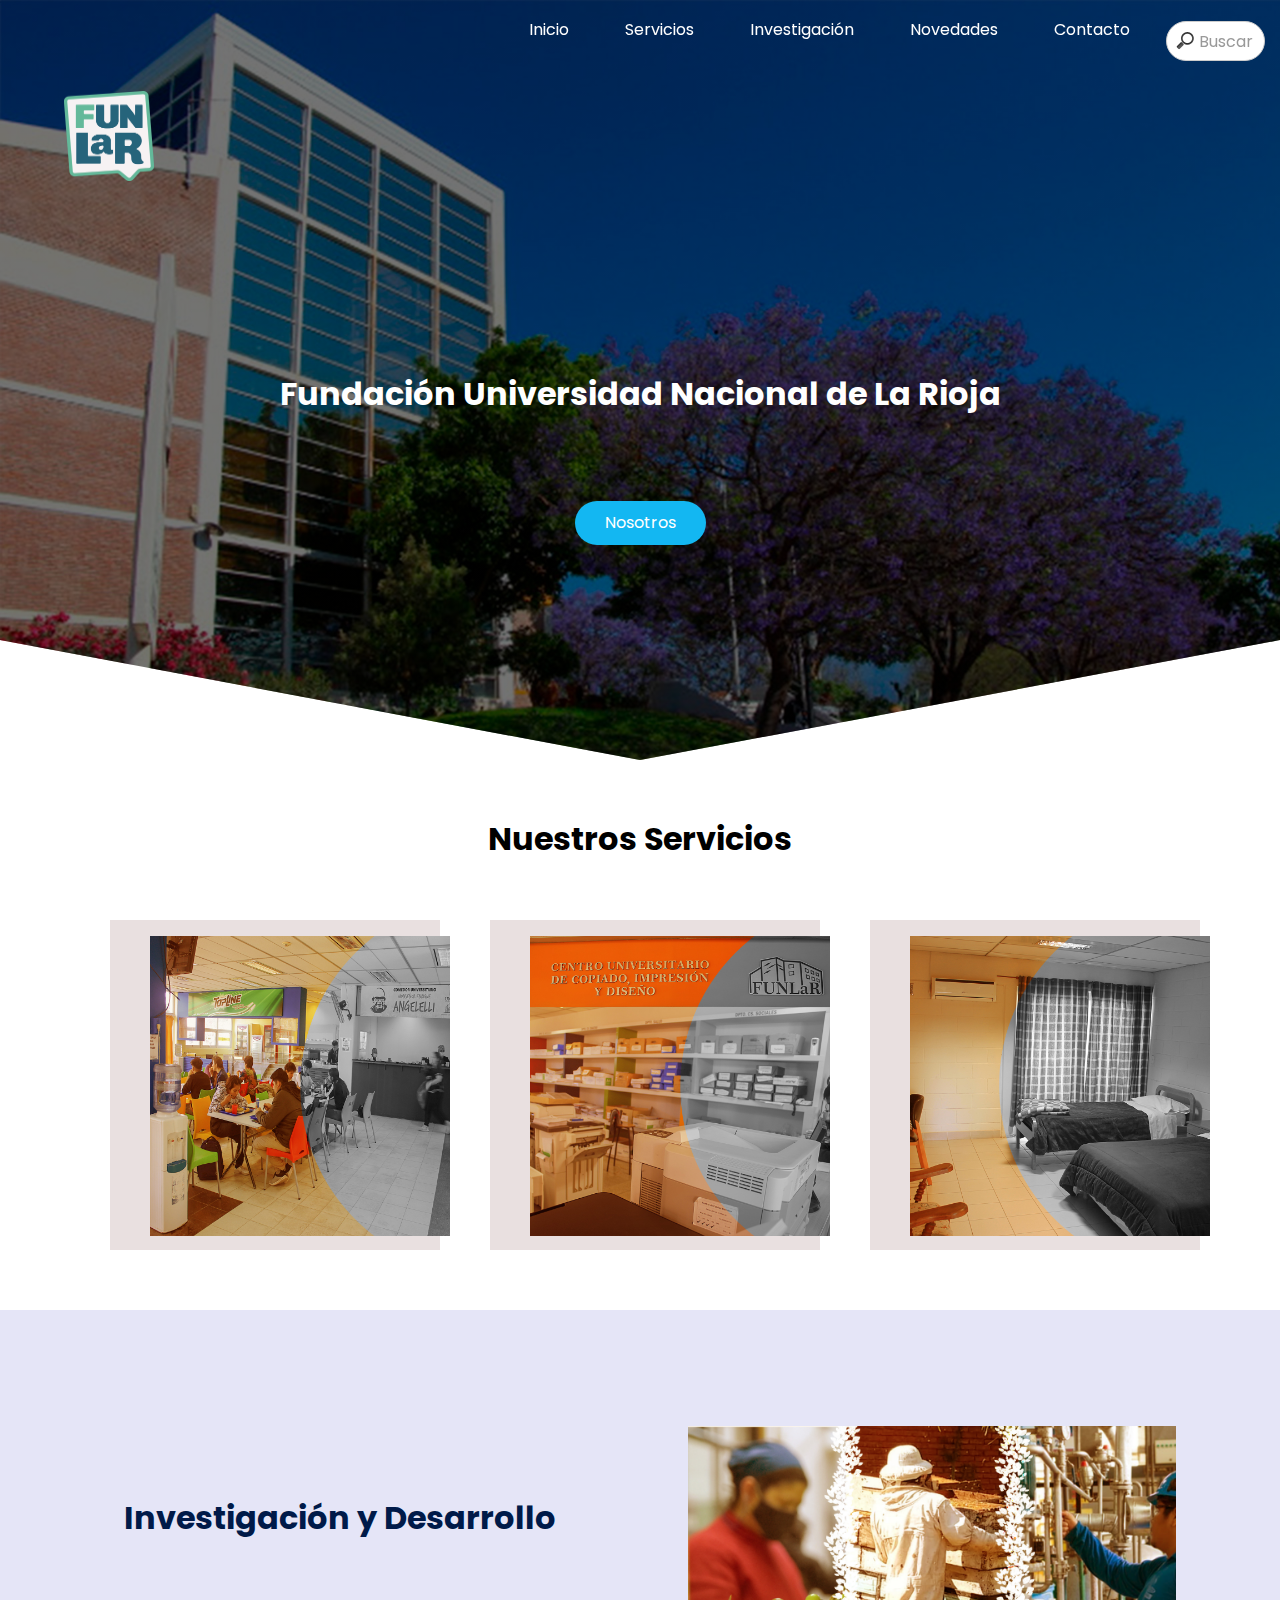
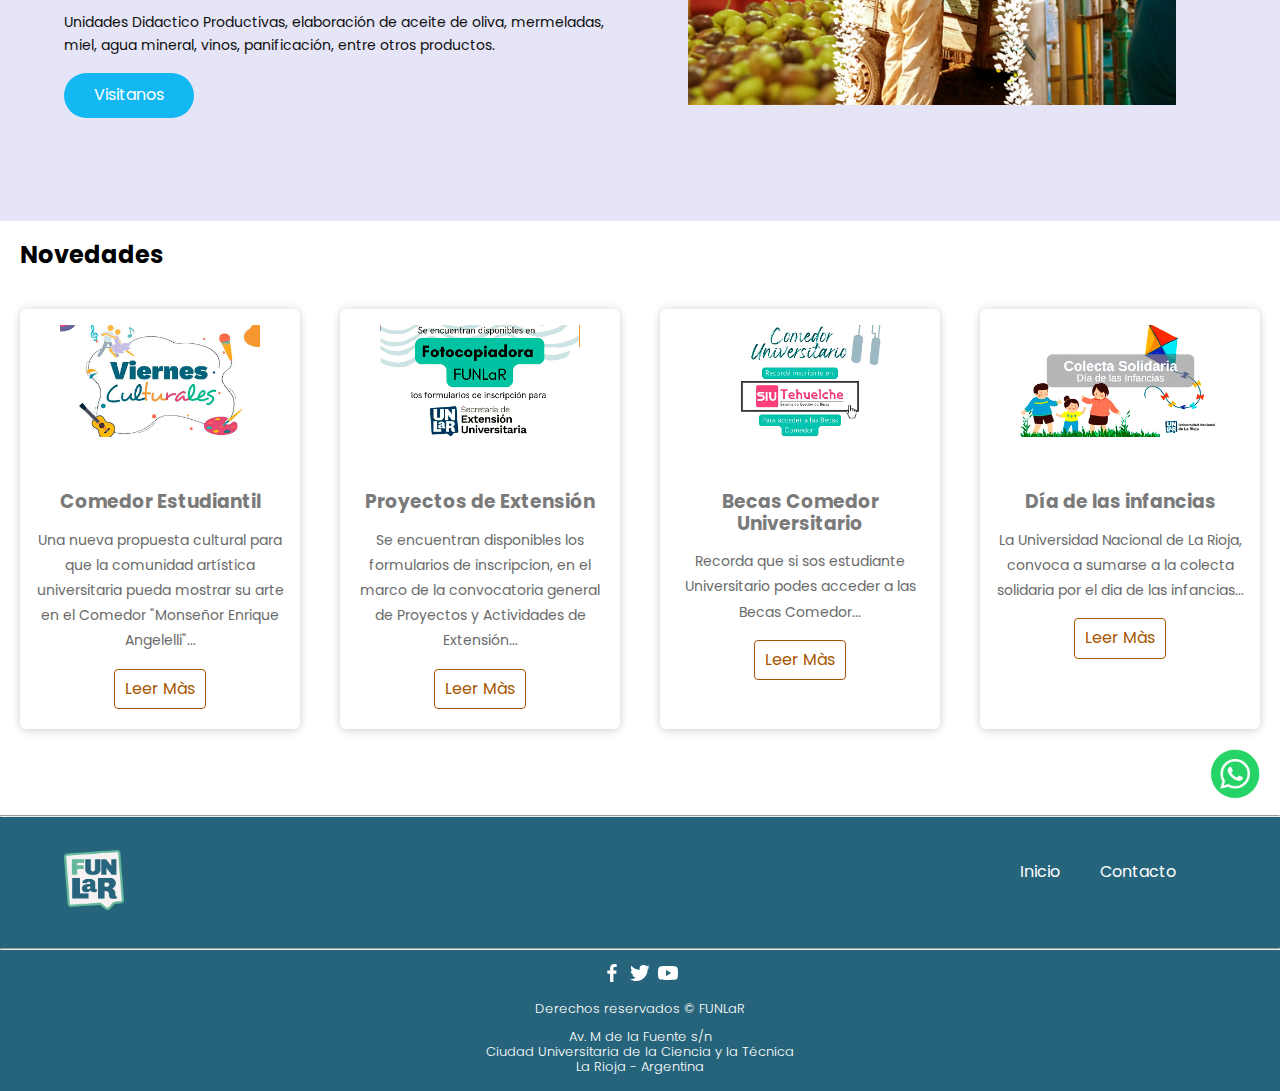
==== commit 14539228: "ultima del 30" ====
--- a/index.html
+++ b/index.html
@@ -44,7 +44,7 @@
 
             <div class="nav__logo">
                 <h1 class="nav__img">
-                    <a href="index.html"><img class="wow animate__animated animate__bounceInDown" data-wow-duration="2s" src="../btvargas.github.io/images/logo-funlar.png" alt="FUNLaR" title="FUNLaR" height="90" width="90"></a>
+                    <a href="index.html"><img class="wow animate__animated animate__bounceInDown" data-wow-duration="2s" src="..//images/logo-funlar.png" alt="FUNLaR" title="FUNLaR" height="90" width="90"></a>
                 </h1>
 
             </div>
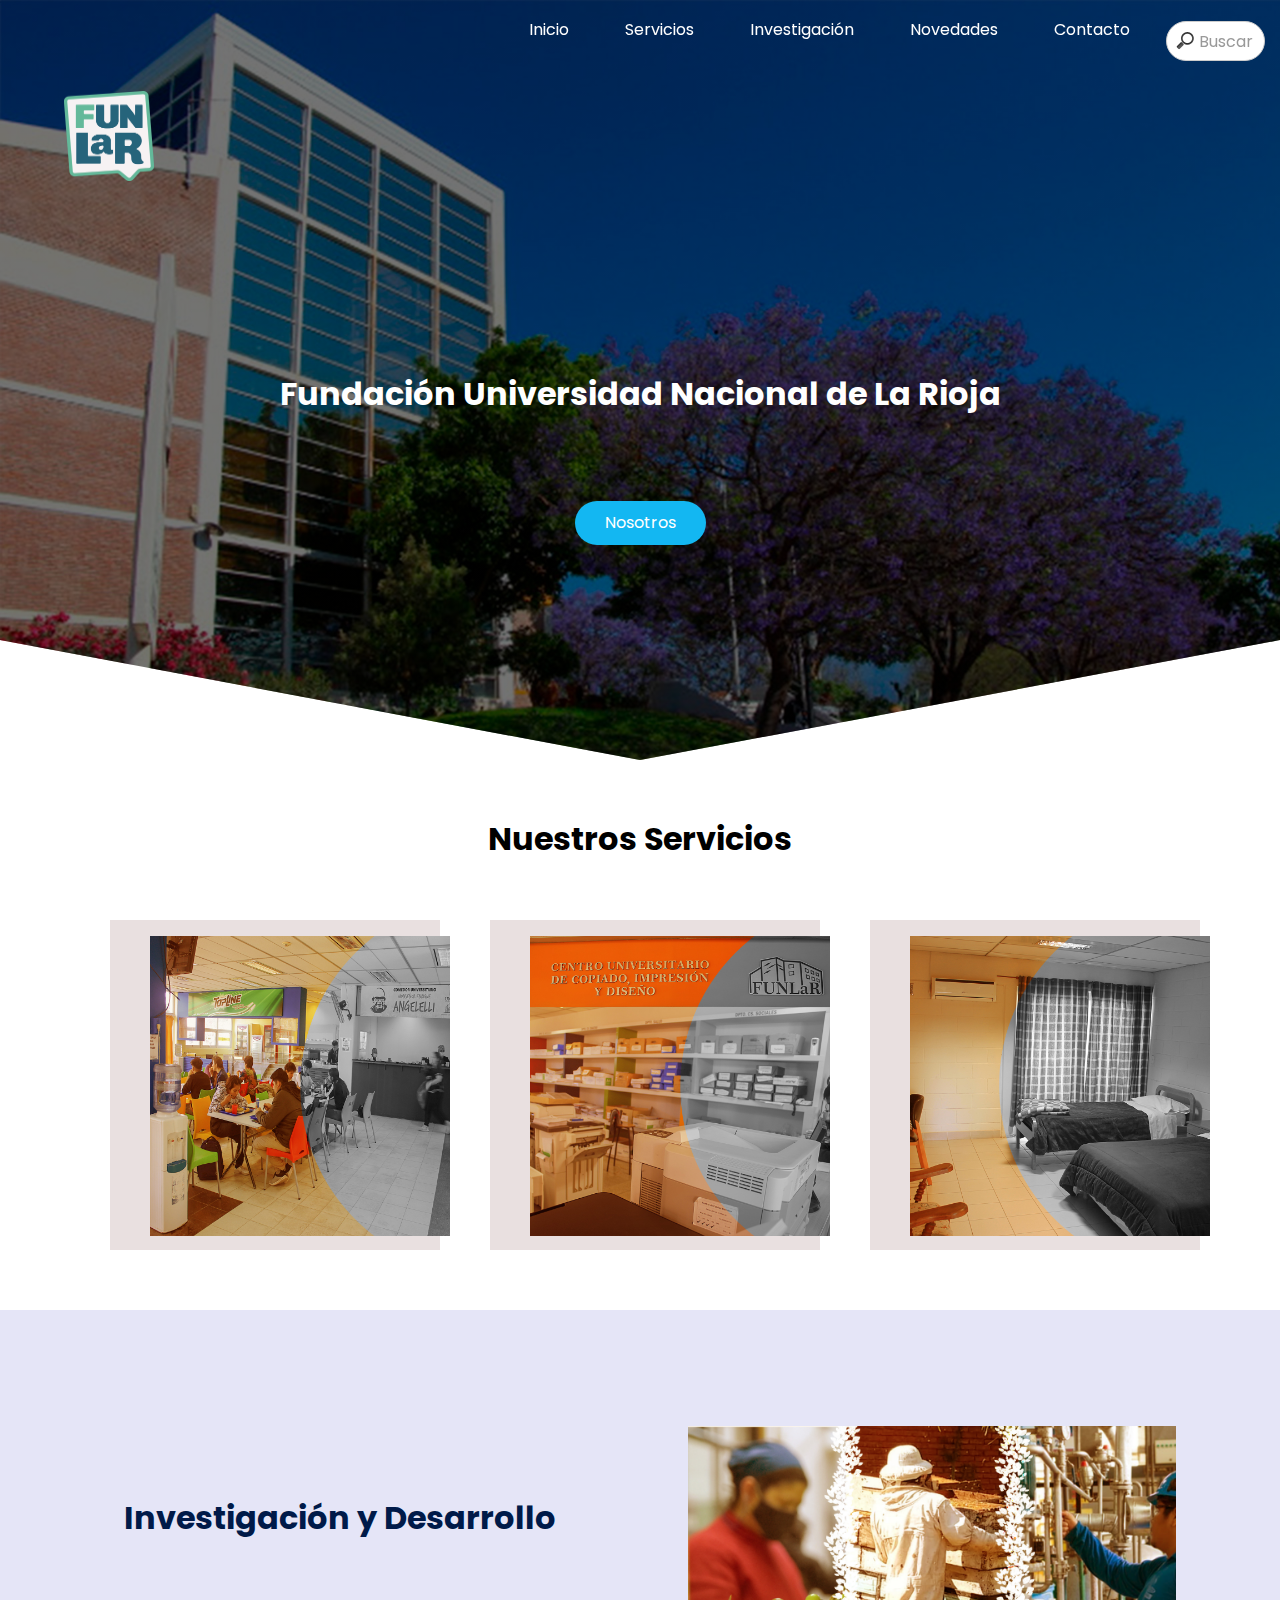
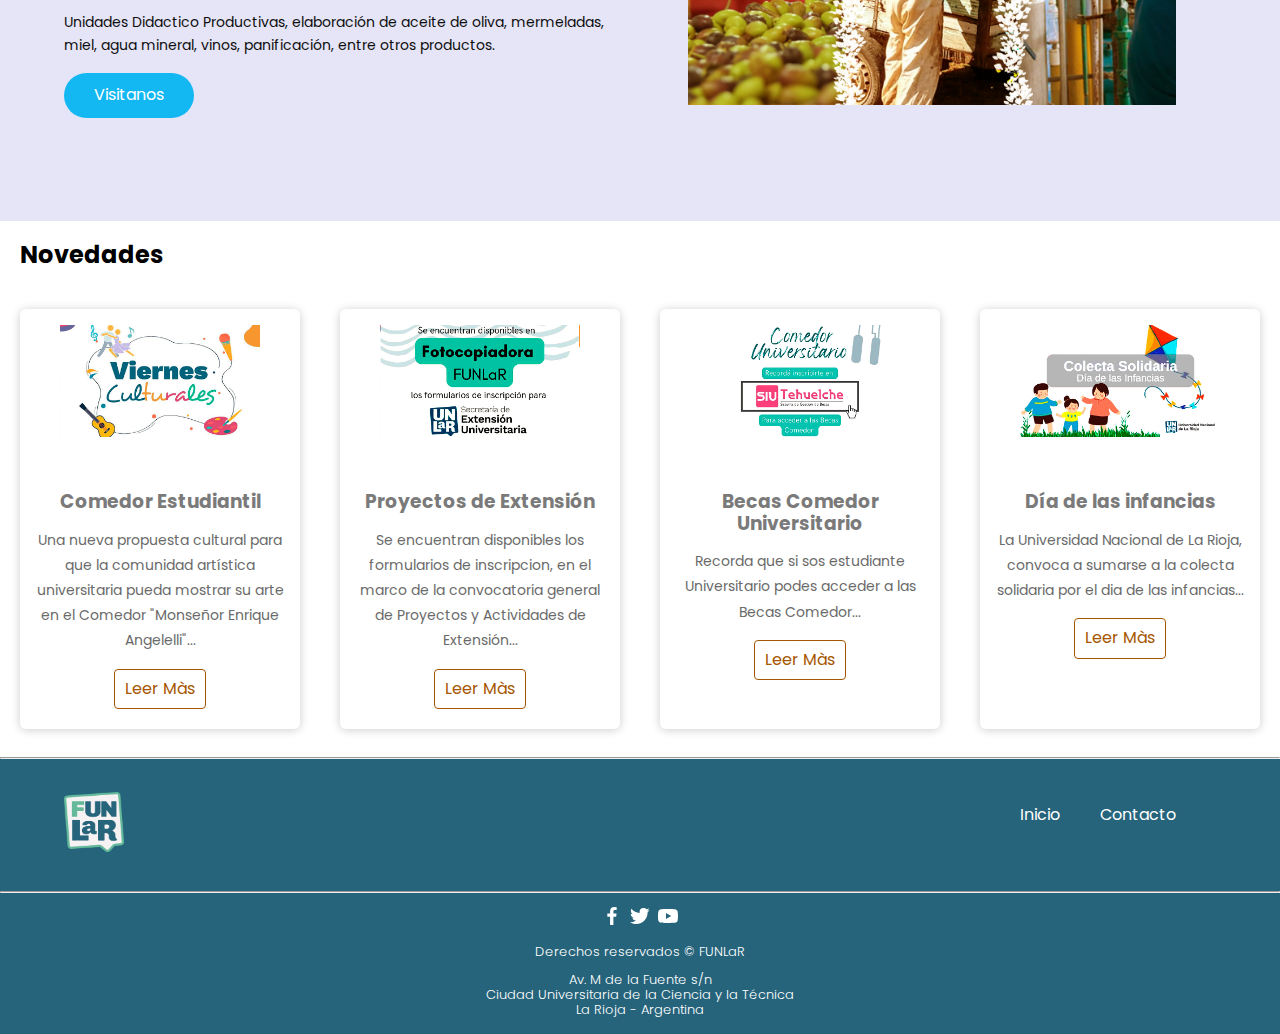
==== commit 182fab8a: "Final" ====
--- a/index.html
+++ b/index.html
@@ -44,7 +44,7 @@
 
             <div class="nav__logo">
                 <h1 class="nav__img">
-                    <a href="index.html"><img class="wow animate__animated animate__bounceInDown" data-wow-duration="2s" src="..//images/logo-funlar.png" alt="FUNLaR" title="FUNLaR" height="90" width="90"></a>
+                    <a href="index.html"><img class="wow animate__animated animate__bounceInDown" data-wow-duration="2s" src="./images/logo-funlar.png" alt="FUNLaR" title="FUNLaR" height="90" width="90"></a>
                 </h1>
 
             </div>
@@ -107,7 +107,7 @@
 
             <article class="item">
                 <figure class="img">
-                    <img src="..//images/comedores.jpg" alt="Comedor Univesitario">
+                    <img src="./images/comedores.jpg" alt="Comedor Univesitario">
                 </figure>
 
                 <div class="content">
@@ -121,7 +121,7 @@
 
             <article class="item">
                 <figure class="img">
-                    <img src="..//images/fotoc.jpg" alt="Fotocopiadora">
+                    <img src="./images/fotoc.jpg" alt="Fotocopiadora">
                 </figure>
 
                 <div class="content">
@@ -135,7 +135,7 @@
 
             <article class="item">
                 <figure class="img">
-                    <img src="..//images/residencia.jpg" alt="Albergue Universitario">
+                    <img src="./images/residencia.jpg" alt="Albergue Universitario">
                 </figure>
 
                 <div class="content">
@@ -156,7 +156,7 @@
                 </div>
 
                 <figure class="knowledge__picture">
-                    <img src="..//images/Solar.jpg" class="knowledge__img" alt="Parque solar">
+                    <img src="./images/Solar.jpg" class="knowledge__img" alt="Parque solar">
                 </figure>
             </div>
         </section>
@@ -164,7 +164,7 @@
         <section class="cards">
 
             <div class="title-cards">
-                <h2>Novedades</h2>
+                <h2 class="cards_subtitle">Novedades</h2>
             </div>
 
             <div class="container-card">
@@ -172,7 +172,7 @@
                 <div class="card">
 
                     <figure>
-                        <img src="..//images/novedad1.jpg" alt="novedad1">
+                        <img src="./images/novedad1.jpg" alt="novedad1">
                     </figure>
 
                     <div class="contenido-card">
@@ -185,7 +185,7 @@
                 <div class="card">
 
                     <figure>
-                        <img src="..//images/novedad2.jpg" alt="Novedad2">
+                        <img src="./images/novedad2.jpg" alt="Novedad2">
                     </figure>
 
                     <div class="contenido-card">
@@ -198,7 +198,7 @@
                 <div class="card">
 
                     <figure>
-                        <img src="..//images/comedor-becas.jpg" alt="Novedad3">
+                        <img src="./images/comedor-becas.jpg" alt="Novedad3">
                     </figure>
 
                     <div class="contenido-card">
@@ -211,7 +211,7 @@
                 <div class="card">
 
                     <figure>
-                        <img src="..//images/infancias.jpg" alt="Novedad4">
+                        <img src="./images/infancias.jpg" alt="Novedad4">
                     </figure>
                     <div class="contenido-card">
                         <h3>Día de las infancias</h3>
@@ -225,11 +225,7 @@
 
     </main>
 
-    <div class="fab">
-    <a href="https://wa.me/34555005500/?text=tu%20texto%20personalizado" target="_blank">
-        <img src="..//images/logo-wasap.png" width="50" height="50"></a>
-    </div>
-
+    
      <footer class="footer">
         <hr>
 
@@ -237,7 +233,7 @@
 
             <div class="footer__imagen">
                 <h2>
-                    <a href="index.html"><img src="..//images/logo-funlar.png" alt="FUNLaR" title="FUNLaR" height="60" width="60"></a>
+                    <a href="index.html"><img src="./images/logo-funlar.png" alt="FUNLaR" title="FUNLaR" height="60" width="60"></a>
                 </h2>
             </div>
             <nav class="nav nav--footer">
@@ -263,7 +259,7 @@
             <div class="footer__social">
 
                 <a href="https://www.facebook.com/funlaroficial" target="_blank" class="footer__icons"><img src="./images/facebook.svg" class="footer__img" target="_blank" alt="Facebook"></a>
-                <a href="#" class="footer__icons"><img src="./images/twitter.svg" class="footer__img" alt="Twitter"></a>
+                <a href="#" class="footer__icons"><img src="./images/twitter.svg" class="footer__img" alt="instagram"></a>
                 <a href="#" class="footer__icons"><img src="./images/youtube.svg" class="footer__img" alt="youtube"></a>
                 <h3 class="footer__copyright">Derechos reservados &copy; FUNLaR</h3>
             </div>
@@ -285,4 +281,4 @@
 
 </body>
 
-</html>
+</html>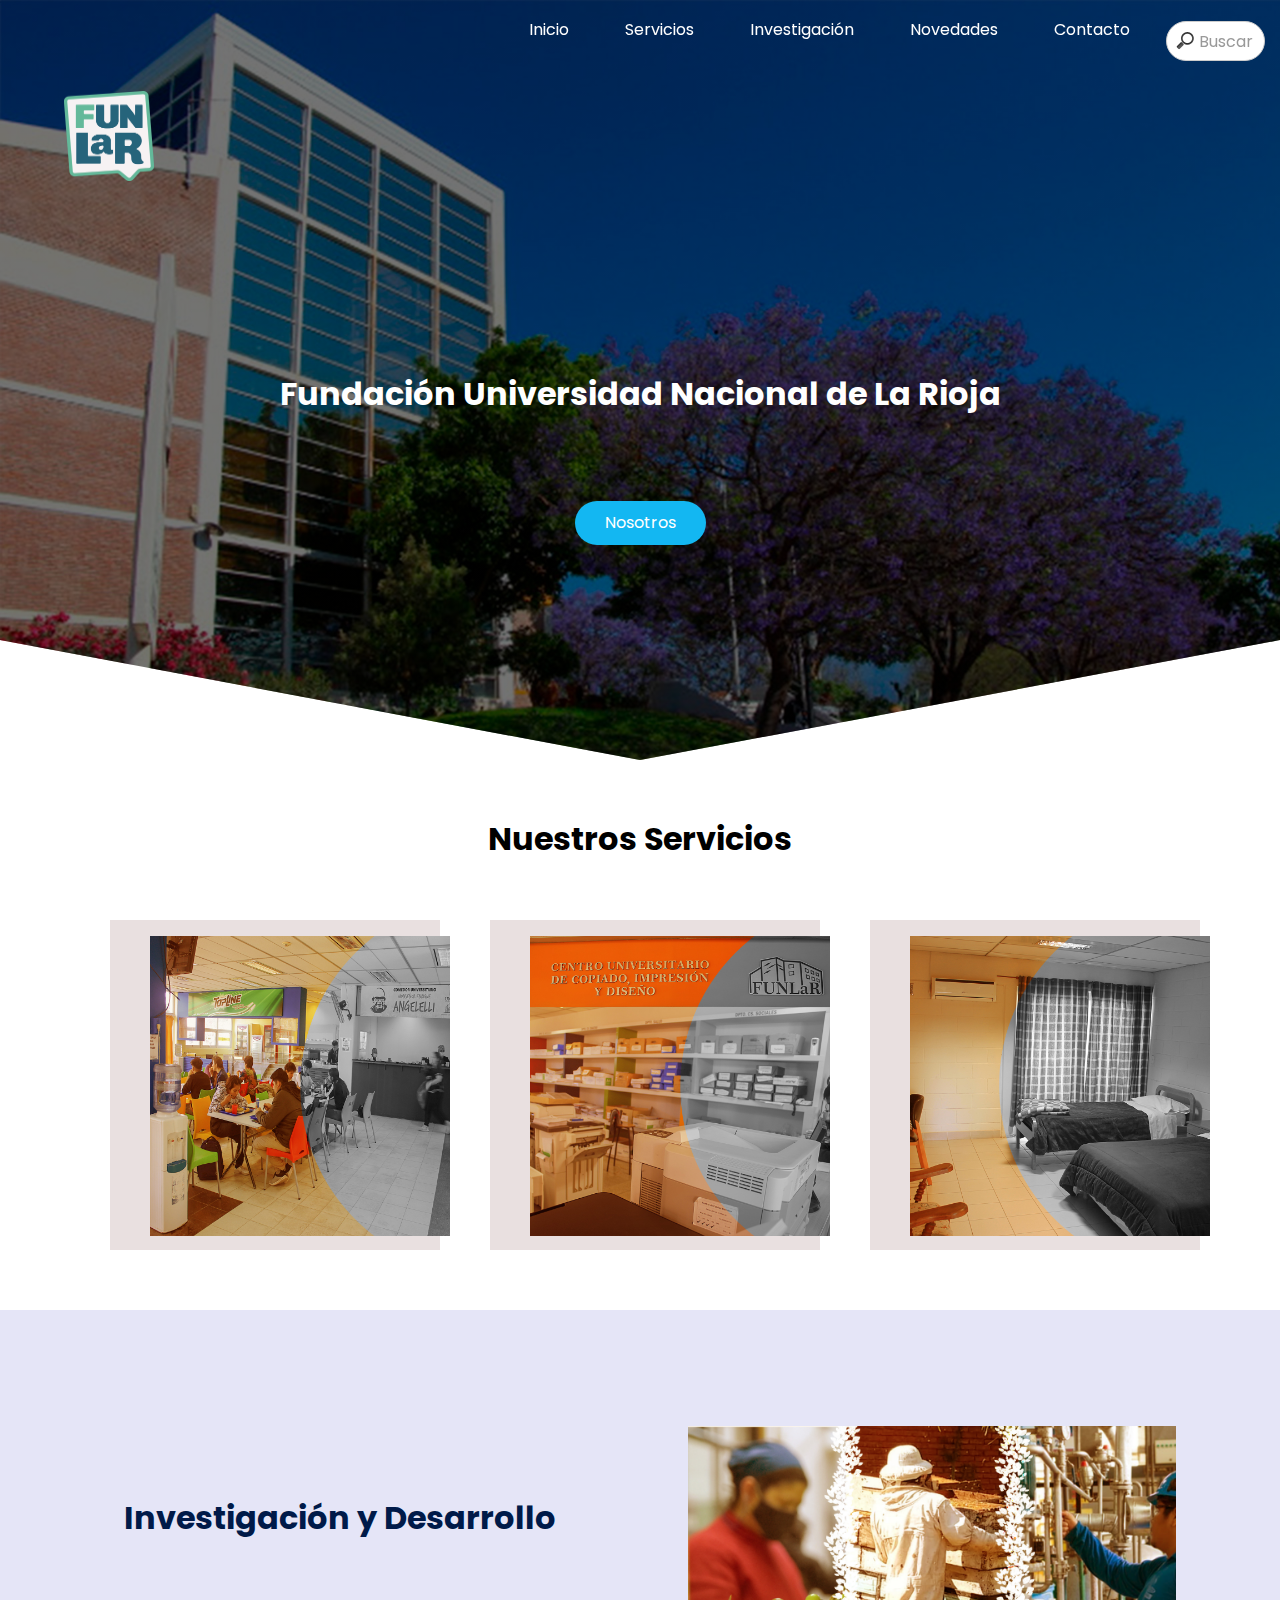
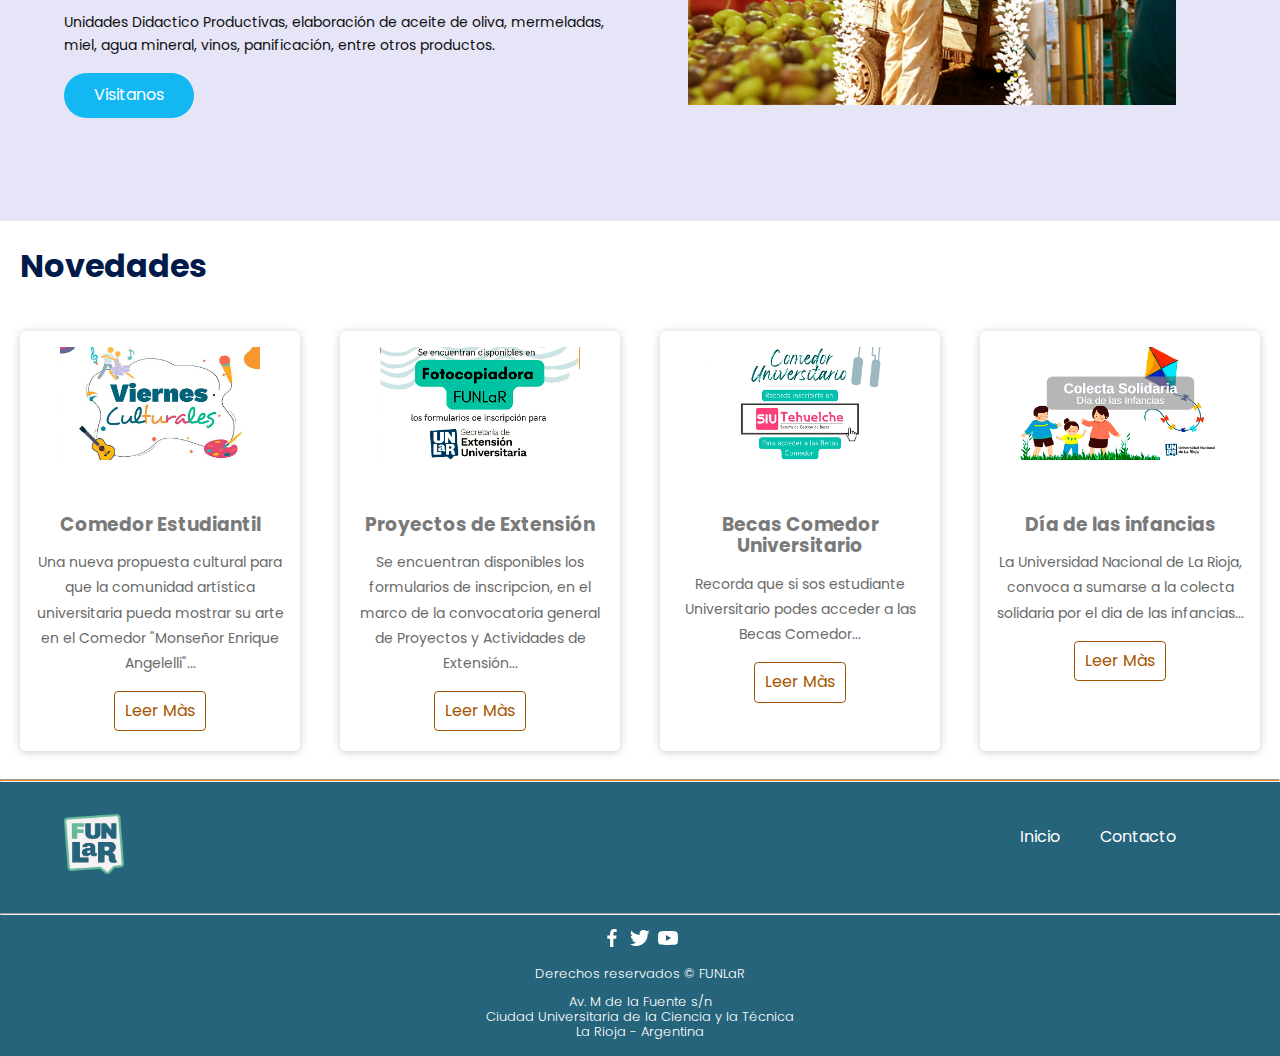
==== commit 20eb6da6: "Final." ====
--- a/index.html
+++ b/index.html
@@ -15,19 +15,15 @@
 
     <meta name="theme-color" content="#2091F9">
 
-    <!-- Primary Meta Tags -->
-
     <meta name="title" content="FUNLaR">
     <meta name="description" content="Fundación Universidad Nacional de La Rioja">
 
-    <!-- Open Graph / Facebook -->
     <meta property="og:type" content="website">
     <meta property="og:url" content="https://btvargas.github.io/">
     <meta property="og:title" content="FUNLaR">
     <meta property="og:description" content="Fundación Universidad Nacional de La Rioja">
     <meta property="og:image" content="https://btvargas.github.io/">
 
-    <!-- Twitter -->
     <meta property="twitter:card" content="summary_large_image">
     <meta property="twitter:url" content="https://btvargas.github.io/">
     <meta property="twitter:title" content="FUNLaR">
@@ -225,8 +221,8 @@
 
     </main>
 
-    
-     <footer class="footer">
+
+    <footer class="footer">
         <hr>
 
         <section class="footer__container container">
--- a/css/estilos.css
+++ b/css/estilos.css
@@ -70,6 +70,11 @@
     gap: 1em;
 }
 
+.nav__link a:hover{
+    
+    color: #F28713;
+}
+
 .menu {
     position: fixed;
     width: 100%;
@@ -86,12 +91,18 @@
 
 .nav__items {
     list-style: none;
+    
 }
 
 .nav__links {
     color: #fff;
     text-decoration: none;
     padding: 20px;
+    
+}
+
+.nav__link--footer a:hover{
+    color: #F28713;
 }
 
 .nav__menu {
@@ -214,6 +225,10 @@
     padding: 13px 30px;
     border-radius: 32px;
 }
+.cta:hover{
+    background-color: #F28713;
+    
+}
 
 
 /* contenedor Primera seccion */
@@ -279,6 +294,11 @@
     font-size: 20px;
     font-weight: 400;
     color: #555;
+}
+
+.content h2:hover {
+   
+    color: rgb(209, 108, 13);
 }
 
 .content p {
@@ -398,6 +418,11 @@
     background-color: #F28713;
 }
 
+.cards_subtitle{
+    color: #001A49;
+    font-size: 2rem;
+
+}
 
 /* Footer */
 
@@ -475,6 +500,9 @@
 
 .footer__icons {
     margin-bottom: 10px;
+}
+.footer__social img:hover{
+    background-color: #F28713;
 }
 
 
@@ -658,6 +686,10 @@
 .about__icon {
     width: 40px;
 }
+.about__paragraph__contact{
+line-height: 1.7;
+text-align: center;
+}
 
 .organigrama {
     width: 100%;
@@ -863,8 +895,8 @@
 /*WhatsApp*/
 .fab {
     padding: 0;
-    font-size: 30px;
-    text-align: right;
+    font-size: 15px;
+    text-align: center;
     text-decoration: none;
     margin: 0 20px;
     border-radius: 50%;
@@ -986,4 +1018,39 @@
               opacity: 1;
             }
           }
+
+          
+
+
+
+    .menu__serv {
+        padding: 0;
+        position: fixed;
+        z-index: 1;
+        width: auto;
+        list-style: none;
+        margin: 0;
+        left: 50%;
+        display: flex;
+        top: 12%;
+        -webkit-transform:translateX(-50%);
+         transform:translateX(-50%);
+       }
+       .menu__serv a{
+         text-decoration:none;
+           cursor: pointer;
+           background: #F28713;
+           width: auto;
+           float: left;
+           padding: 10px 70px;
+           color: white;
+          
+          
+       }
+       @media only screen and (min-width:320px) and (max-width:768px) {
+        .menu__serv {
+            display: block;
+        }
+       
+    }
           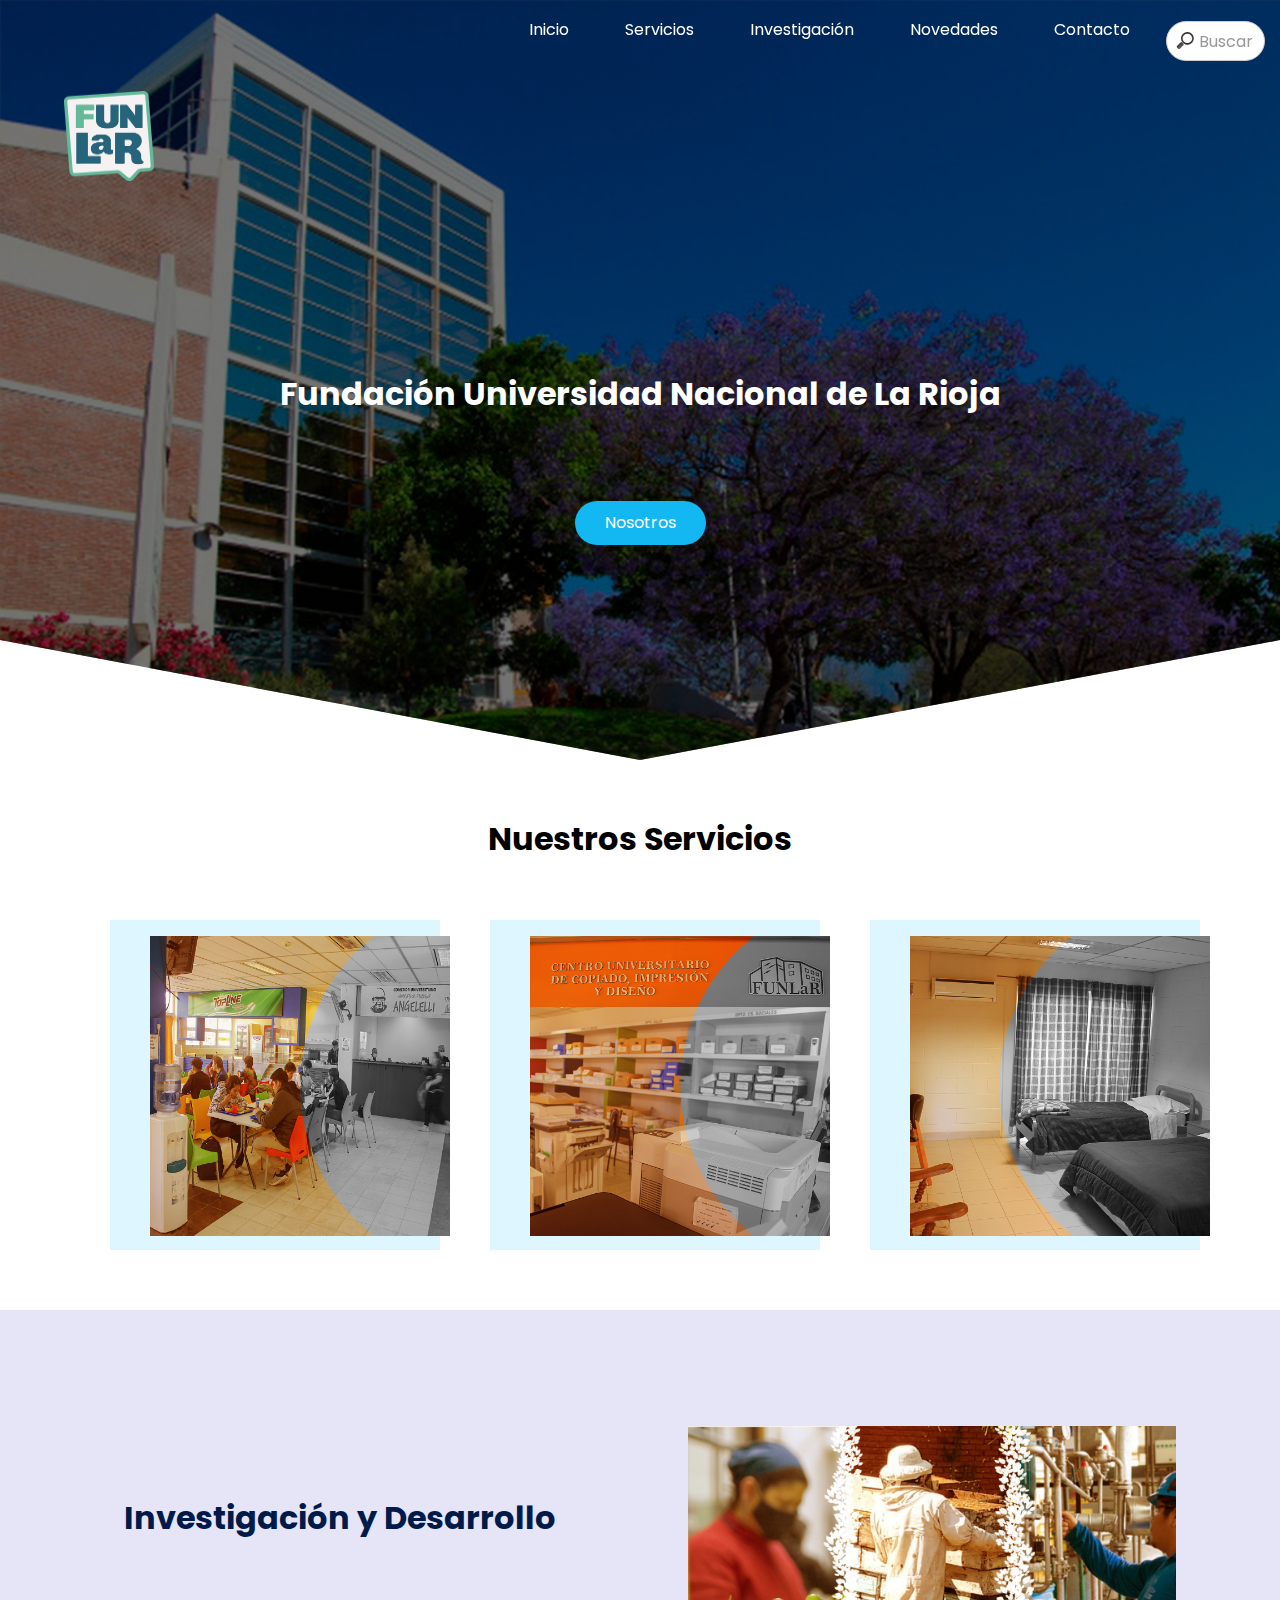
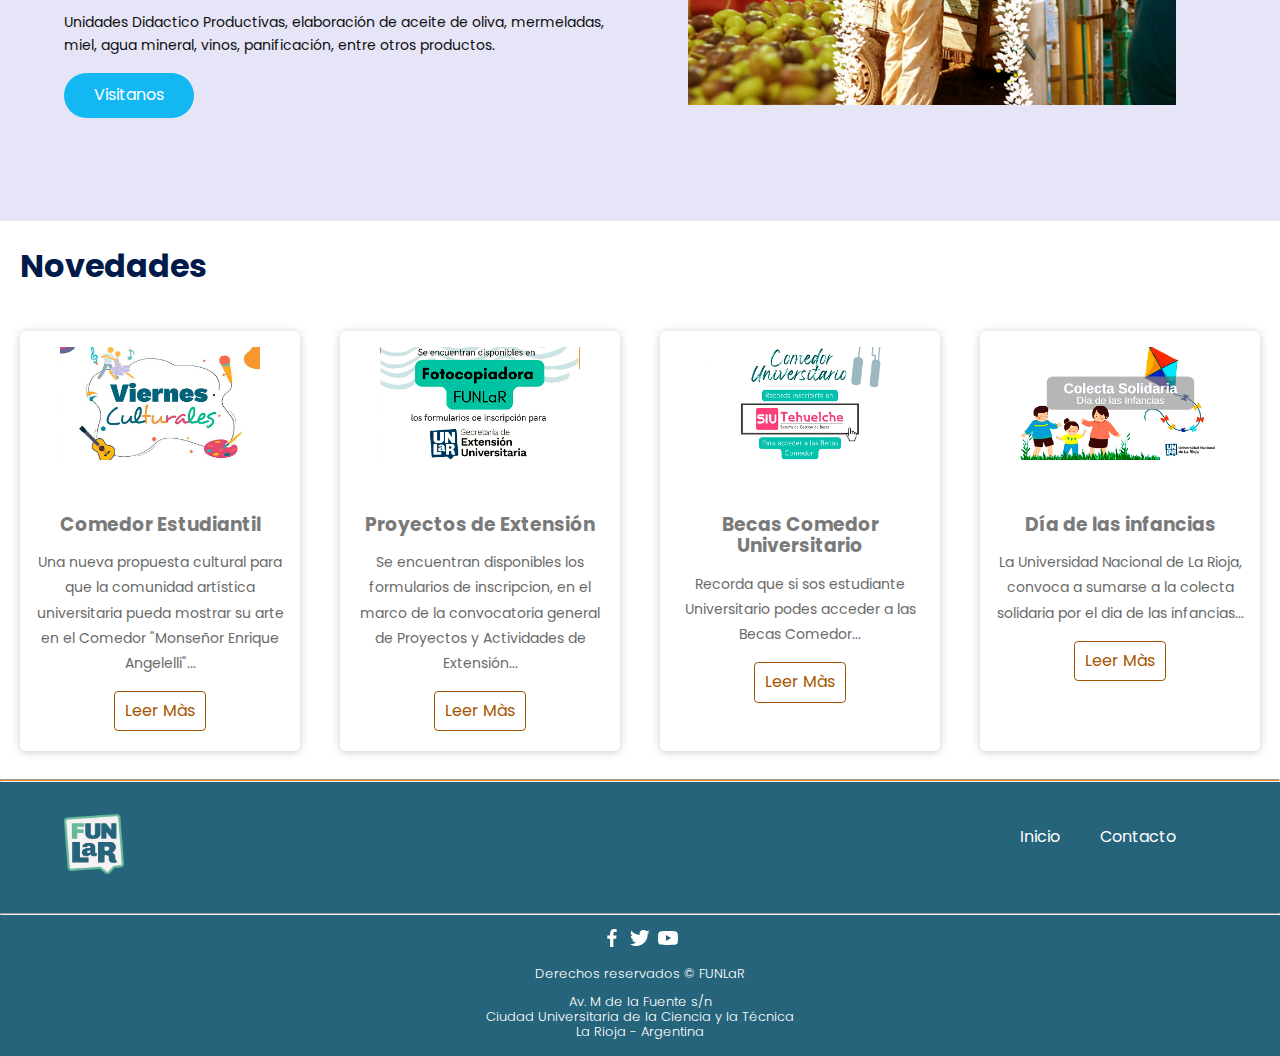
==== commit 5c3ff975: "fin" ====
--- a/index.html
+++ b/index.html
@@ -11,19 +11,14 @@
     <link rel="stylesheet" href="./css/estilos.css">
     <link rel="stylesheet" href="./css/animate.css">
 
-
-
     <meta name="theme-color" content="#2091F9">
-
     <meta name="title" content="FUNLaR">
     <meta name="description" content="Fundación Universidad Nacional de La Rioja">
-
     <meta property="og:type" content="website">
     <meta property="og:url" content="https://btvargas.github.io/">
     <meta property="og:title" content="FUNLaR">
     <meta property="og:description" content="Fundación Universidad Nacional de La Rioja">
     <meta property="og:image" content="https://btvargas.github.io/">
-
     <meta property="twitter:card" content="summary_large_image">
     <meta property="twitter:url" content="https://btvargas.github.io/">
     <meta property="twitter:title" content="FUNLaR">
@@ -35,7 +30,6 @@
 
     <header class="hero">
 
-
         <nav class="nav container">
 
             <div class="nav__logo">
@@ -232,6 +226,7 @@
                     <a href="index.html"><img src="./images/logo-funlar.png" alt="FUNLaR" title="FUNLaR" height="60" width="60"></a>
                 </h2>
             </div>
+
             <nav class="nav nav--footer">
 
                 <ul class="nav__link--footer">
@@ -249,6 +244,7 @@
 
 
         </section>
+
         <hr>
         <section class="footer__copy container">
 
@@ -277,4 +273,4 @@
 
 </body>
 
-</html>+</html>
--- a/css/estilos.css
+++ b/css/estilos.css
@@ -70,8 +70,7 @@
     gap: 1em;
 }
 
-.nav__link a:hover{
-    
+.nav__link a:hover {
     color: #F28713;
 }
 
@@ -91,17 +90,15 @@
 
 .nav__items {
     list-style: none;
-    
 }
 
 .nav__links {
     color: #fff;
     text-decoration: none;
     padding: 20px;
-    
-}
-
-.nav__link--footer a:hover{
+}
+
+.nav__link--footer a:hover {
     color: #F28713;
 }
 
@@ -225,9 +222,9 @@
     padding: 13px 30px;
     border-radius: 32px;
 }
-.cta:hover{
+
+.cta:hover {
     background-color: #F28713;
-    
 }
 
 
@@ -279,7 +276,7 @@
     left: 0;
     width: 100%;
     height: 100%;
-    background-color: rgb(233, 224, 224);
+    background-color: #2ec7ff28;
     padding: 15px;
     transition: all .5s;
 }
@@ -297,7 +294,6 @@
 }
 
 .content h2:hover {
-   
     color: rgb(209, 108, 13);
 }
 
@@ -418,11 +414,11 @@
     background-color: #F28713;
 }
 
-.cards_subtitle{
+.cards_subtitle {
     color: #001A49;
     font-size: 2rem;
-
-}
+}
+
 
 /* Footer */
 
@@ -501,7 +497,8 @@
 .footer__icons {
     margin-bottom: 10px;
 }
-.footer__social img:hover{
+
+.footer__social img:hover {
     background-color: #F28713;
 }
 
@@ -686,9 +683,10 @@
 .about__icon {
     width: 40px;
 }
-.about__paragraph__contact{
-line-height: 1.7;
-text-align: center;
+
+.about__paragraph__contact {
+    line-height: 1.7;
+    text-align: center;
 }
 
 .organigrama {
@@ -699,6 +697,7 @@
 .organigrama img {
     width: 100%;
 }
+
 
 /*investigation*/
 
@@ -751,8 +750,6 @@
 /*servicios*/
 
 .knowledge__servicios {
-    
-    
     background-size: 20px 20px;
     background-position: 0 0, 10px 10px;
     overflow: hidden;
@@ -838,7 +835,7 @@
 
 label {
     display: block;
-    float: center;
+    
 }
 
 button {
@@ -892,7 +889,9 @@
     border: 1px solid #F28713;
 }
 
+
 /*WhatsApp*/
+
 .fab {
     padding: 0;
     font-size: 15px;
@@ -900,157 +899,151 @@
     text-decoration: none;
     margin: 0 20px;
     border-radius: 50%;
-    }
-    
-    .fab:hover {
+}
+
+.fab:hover {
     opacity: 0.7;
-    }
-    
-    .fa-whatsapp {
+}
+
+.fa-whatsapp {
     background: #45bbff;
     color: white;
-    }
-
-        /* Novedades*/
-
-
-        .section__novedades{
-            max-width: var(--padding-container);
-            margin: 40px auto;
-            width: 97%;
-            color: var(--color-title);
-          }
-          
-          summary {
-            display: block;
-            cursor: pointer;
-            padding: 0;
-            font-size: 22px;
-            transition: .3s;
-            border-bottom: 2px solid;
-            user-select: none;
-          }
-          
-          details > div {
-            display: flex;
-            flex-wrap: wrap;
-            overflow: auto;
-            height: 100%;
-            user-select: none;
-            padding: 0 20px;
-            line-height: 1.5;
-          }
-          
-          details > div > img {
-            align-self: flex-start;
-            max-width: 50%;
-            margin-top: 20px;
-          }
-          
-          details > div > p {
-            flex: 1;
-          }
-          
-          details[open] > summary {
-             color: #F28713;
-          }
-          
-          @media (min-width: 768px) {
-            details[open] > div > p {
-              opacity: 0;
-              animation-name: showContent;
-              animation-duration: 0.6s;
-              animation-delay: 0.2s;
-              animation-fill-mode: forwards;
-              margin: 0;
-              padding-left: 20px;
-            }
-          
-            details[open] > div {
-              animation-name: slideDown;
-              animation-duration: 0.3s;
-              animation-fill-mode: forwards;
-            }
-          
-            details[open] > div > img {
-              opacity: 0;
-              height: 100%;
-              margin: 0;
-              animation-name: showImage;
-              animation-duration: 0.3s;
-              animation-delay: 0.15s;
-              animation-fill-mode: forwards;
-            }
-          }
-          
-          @keyframes slideDown {
-            from {
-              opacity: 0;
-              height: 0;
-              padding: 0;
-            }
-          
-            to {
-              opacity: 1;
-              height: var(--contentHeight);
-              padding: 20px;
-            }
-          }
-          
-          @keyframes showImage {
-            from {
-              opacity: 0;
-              clip-path: inset(50% 0 50% 0);
-              transform: scale(0.4);
-            }
-          
-            to {
-              opacity: 1;
-              clip-path: inset(0 0 0 0);
-            }
-          }
-          
-          @keyframes showContent {
-            from {
-              opacity: 0;
-            }
-            to {
-              opacity: 1;
-            }
-          }
-
-          
-
-
-
+}
+
+
+/* Novedades*/
+
+.novedades {
+    max-width: var(--padding-container);
+    margin: 0 auto;
+    padding: 5%;
+}
+
+summary {
+    display: block;
+    cursor: pointer;
+    padding: 5px;
+    font-size: 22px;
+    transition: .3s;
+    border-bottom: 1px solid;
+    user-select: none;
+}
+
+details>div {
+    display: flex;
+    flex-wrap: wrap;
+    overflow: auto;
+    height: 100%;
+    user-select: none;
+    padding: 0 20px;
+    line-height: 1.5;
+}
+
+details>div>img {
+    align-self: flex-start;
+    max-width: 50%;
+    margin-top: 20px;
+}
+
+details>div>p {
+    flex: 1;
+}
+
+details[open]>summary {
+    color: #F28713;
+}
+
+.about__paragraph__novedades {
+    line-height: 2.7;
+    font-size: 18px;
+}
+
+@media (min-width: 768px) {
+    details[open]>div>p {
+        opacity: 0;
+        animation-name: showContent;
+        animation-duration: 0.6s;
+        animation-delay: 0.2s;
+        animation-fill-mode: forwards;
+        margin: 0;
+        padding-left: 20px;
+    }
+    details[open]>div {
+        animation-name: slideDown;
+        animation-duration: 0.3s;
+        animation-fill-mode: forwards;
+    }
+    details[open]>div>img {
+        opacity: 0;
+        height: 100%;
+        margin: 0;
+        animation-name: showImage;
+        animation-duration: 0.3s;
+        animation-delay: 0.15s;
+        animation-fill-mode: forwards;
+    }
+}
+
+@keyframes slideDown {
+    from {
+        opacity: 0;
+        height: 0;
+        padding: 0;
+    }
+    to {
+        opacity: 1;
+        height: var(--contentHeight);
+        padding: 20px;
+    }
+}
+
+@keyframes showImage {
+    from {
+        opacity: 0;
+        clip-path: inset(50% 0 50% 0);
+        transform: scale(0.4);
+    }
+    to {
+        opacity: 1;
+        clip-path: inset(0 0 0 0);
+    }
+}
+
+@keyframes showContent {
+    from {
+        opacity: 0;
+    }
+    to {
+        opacity: 1;
+    }
+}
+
+.menu__serv {
+    padding: 0;
+    position: fixed;
+    z-index: 1;
+    width: auto;
+    list-style: none;
+    margin: 0;
+    left: 50%;
+    display: flex;
+    top: 12%;
+    -webkit-transform: translateX(-50%);
+    transform: translateX(-50%);
+}
+
+.menu__serv a {
+    text-decoration: none;
+    cursor: pointer;
+    background: #F28713;
+    width: auto;
+    float: left;
+    padding: 10px 70px;
+    color: white;
+}
+
+@media only screen and (min-width:320px) and (max-width:768px) {
     .menu__serv {
-        padding: 0;
-        position: fixed;
-        z-index: 1;
-        width: auto;
-        list-style: none;
-        margin: 0;
-        left: 50%;
-        display: flex;
-        top: 12%;
-        -webkit-transform:translateX(-50%);
-         transform:translateX(-50%);
-       }
-       .menu__serv a{
-         text-decoration:none;
-           cursor: pointer;
-           background: #F28713;
-           width: auto;
-           float: left;
-           padding: 10px 70px;
-           color: white;
-          
-          
-       }
-       @media only screen and (min-width:320px) and (max-width:768px) {
-        .menu__serv {
-            display: block;
-        }
-       
-    }
-          +        display: block;
+    }
+}
